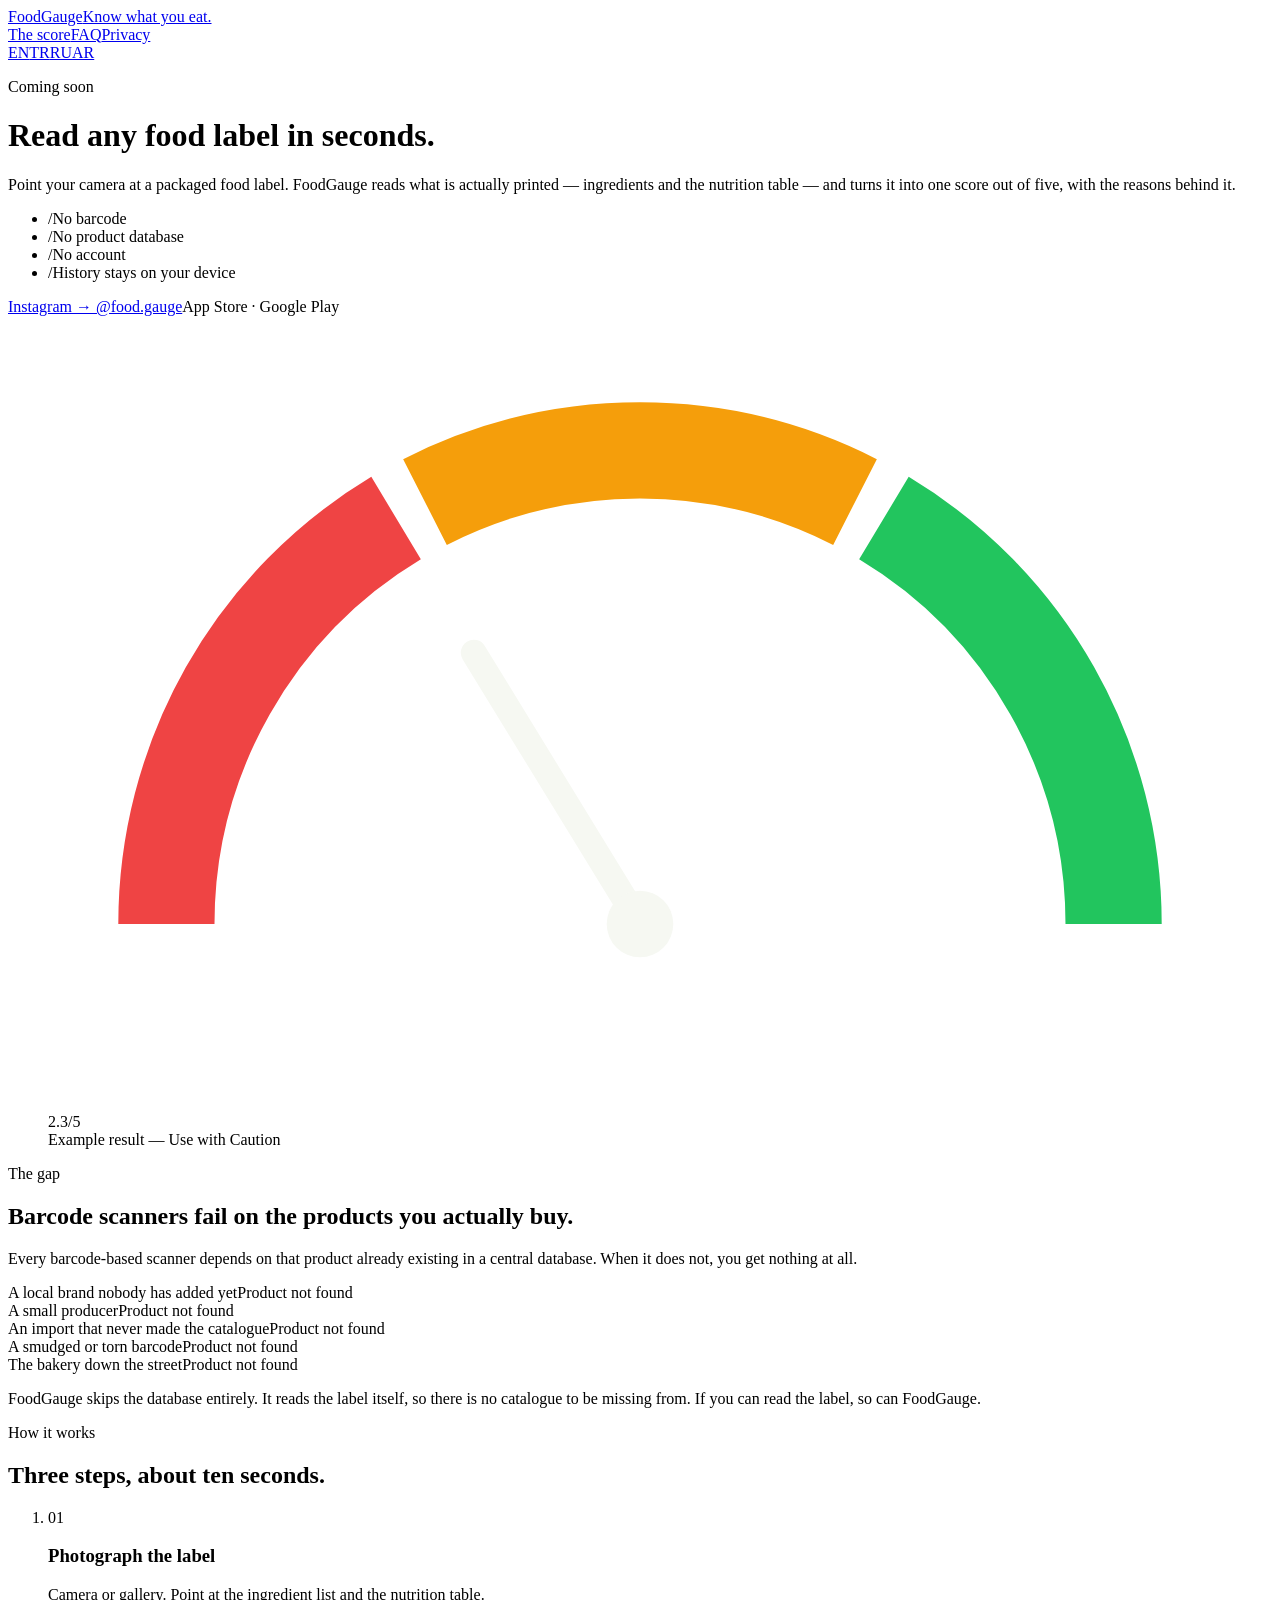
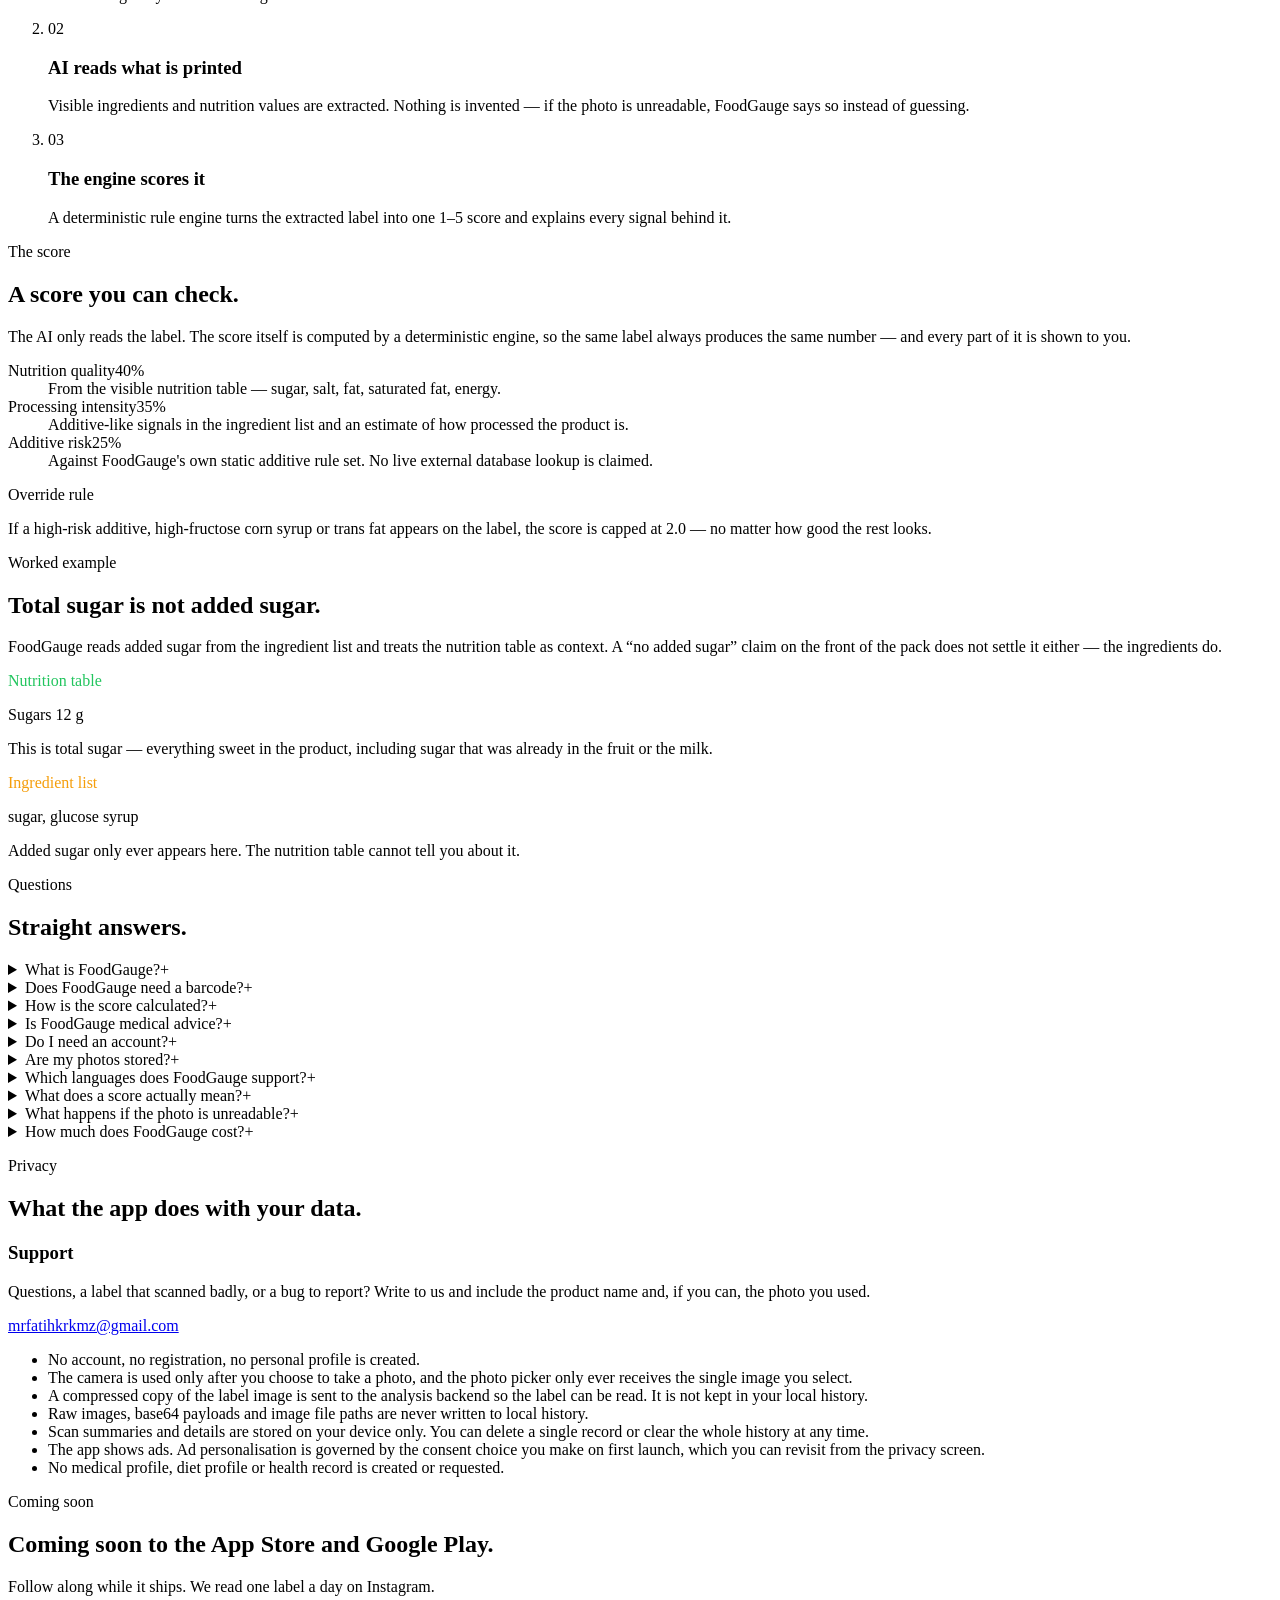
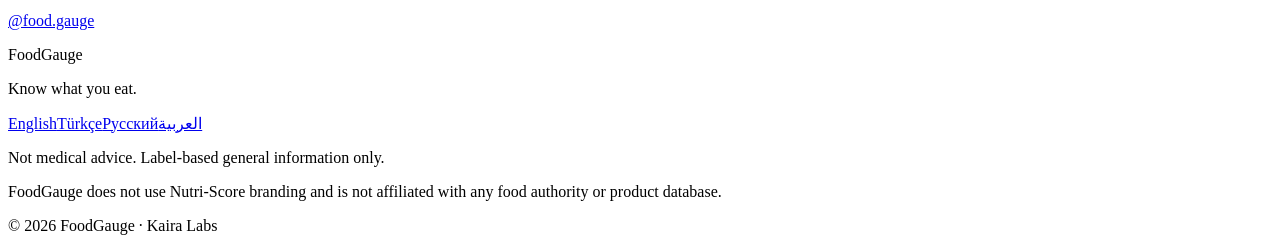
==== index.html @ 07db7fd7 "Add FoodGauge landing page (EN, TR, RU, AR) with SEO and LLM crawler files" ====
<!doctype html>
<html lang="en" dir="ltr">
  <head>
    <meta charset="UTF-8" />
    <meta name="viewport" content="width=device-width, initial-scale=1.0" />
    <link rel="icon" type="image/svg+xml" href="/foodgauge-site/favicon.svg" />
    <link rel="apple-touch-icon" href="/foodgauge-site/icon-512.png" />
    <link rel="preconnect" href="https://fonts.googleapis.com" />
    <link rel="preconnect" href="https://fonts.gstatic.com" crossorigin />
    <link
      href="https://fonts.googleapis.com/css2?family=DM+Mono:wght@400;500&family=DM+Sans:opsz,wght@9..40,400;9..40,500;9..40,700&display=swap"
      rel="stylesheet"
    />
    <title>FoodGauge — AI food label scanner. No barcode needed.</title>
    <meta name="description" content="FoodGauge photographs a packaged food label, reads what is printed on it with AI, and turns it into one 1–5 score with the reasoning shown. No barcode, no product database, no account. Android and iOS." />
    <link rel="canonical" href="https://teach-bot-sys.github.io/foodgauge-site/" />
    <link rel="alternate" hreflang="en" href="https://teach-bot-sys.github.io/foodgauge-site/" />
    <link rel="alternate" hreflang="tr" href="https://teach-bot-sys.github.io/foodgauge-site/tr.html" />
    <link rel="alternate" hreflang="ru" href="https://teach-bot-sys.github.io/foodgauge-site/ru.html" />
    <link rel="alternate" hreflang="ar" href="https://teach-bot-sys.github.io/foodgauge-site/ar.html" />
    <link rel="alternate" hreflang="x-default" href="https://teach-bot-sys.github.io/foodgauge-site/" />
    <meta name="robots" content="index, follow, max-image-preview:large, max-snippet:-1" />
    <meta name="theme-color" content="#0A1C05" />
    <meta name="author" content="Kaira Labs" />
    <meta name="keywords" content="food label scanner, ingredient scanner, food additives, nutrition label reader, packaged food, label reading app, gıda etiketi tarayıcı, içindekiler analizi, katkı maddesi, сканер этикеток, состав продуктов, ماسح ملصقات الأغذية, المكونات" />
    <meta property="og:type" content="website" />
    <meta property="og:site_name" content="FoodGauge" />
    <meta property="og:locale" content="en" />
    <meta property="og:title" content="FoodGauge — AI food label scanner. No barcode needed." />
    <meta property="og:description" content="FoodGauge photographs a packaged food label, reads what is printed on it with AI, and turns it into one 1–5 score with the reasoning shown. No barcode, no product database, no account. Android and iOS." />
    <meta property="og:url" content="https://teach-bot-sys.github.io/foodgauge-site/" />
    <meta property="og:image" content="https://teach-bot-sys.github.io/foodgauge-site/og.png" />
    <meta property="og:image:width" content="1200" />
    <meta property="og:image:height" content="630" />
    <meta name="twitter:card" content="summary_large_image" />
    <meta name="twitter:title" content="FoodGauge — AI food label scanner. No barcode needed." />
    <meta name="twitter:description" content="FoodGauge photographs a packaged food label, reads what is printed on it with AI, and turns it into one 1–5 score with the reasoning shown. No barcode, no product database, no account. Android and iOS." />
    <meta name="twitter:image" content="https://teach-bot-sys.github.io/foodgauge-site/og.png" />
    <script type="application/ld+json">{"@context":"https://schema.org","@type":"SoftwareApplication","name":"FoodGauge","alternateName":"Know what you eat.","applicationCategory":"HealthApplication","applicationSubCategory":"Food label scanner","operatingSystem":"Android, iOS","description":"FoodGauge photographs a packaged food label, reads what is printed on it with AI, and turns it into one 1–5 score with the reasoning shown. No barcode, no product database, no account. Android and iOS.","url":"https://teach-bot-sys.github.io/foodgauge-site/","inLanguage":"en","offers":{"@type":"Offer","price":"0","priceCurrency":"USD"},"featureList":["Reads packaged food labels from a photo","Works without a barcode or product database","Deterministic 1-5 score from nutrition quality, processing intensity and additive risk","Explains every signal behind the score","No account or subscription required","Scan history stays on the device"],"author":{"@type":"Organization","name":"Kaira Labs"},"sameAs":["https://www.instagram.com/food.gauge/"],"disclaimer":"Not medical advice. Label-based general information only."}</script>
    <script type="application/ld+json">{"@context":"https://schema.org","@type":"FAQPage","inLanguage":"en","mainEntity":[{"@type":"Question","name":"What is FoodGauge?","acceptedAnswer":{"@type":"Answer","text":"FoodGauge is a mobile app for Android and iOS that photographs a packaged food label, reads the visible ingredients and nutrition table with AI, and converts them into a single score from 1 to 5 along with the reasoning behind that score."}},{"@type":"Question","name":"Does FoodGauge need a barcode?","acceptedAnswer":{"@type":"Answer","text":"No. FoodGauge does not use barcodes and does not look products up in a central database. It reads the printed label directly from a photo, so it works on local brands, small producers, imports and bakery items that barcode scanners return no result for."}},{"@type":"Question","name":"How is the score calculated?","acceptedAnswer":{"@type":"Answer","text":"The final score is the weighted sum of three signals: nutrition quality at 40 percent, processing intensity at 35 percent and additive risk at 25 percent. If a high-risk additive, high-fructose corn syrup or trans fat is present, the score is capped at 2.0 regardless of the other signals. The calculation is deterministic, so the same label always yields the same score."}},{"@type":"Question","name":"Is FoodGauge medical advice?","acceptedAnswer":{"@type":"Answer","text":"No. FoodGauge is not a medical, diagnostic, treatment, allergy-safety, diet or calorie-counting app. It provides general information based only on what is visible on the food label, and it does not make health claims about any product."}},{"@type":"Question","name":"Do I need an account?","acceptedAnswer":{"@type":"Answer","text":"No. There is no login, no registration and no subscription. The app works immediately after install."}},{"@type":"Question","name":"Are my photos stored?","acceptedAnswer":{"@type":"Answer","text":"No. Raw images, base64 payloads and image file paths are never written to the local scan history. A compressed copy of the label photo is sent for analysis, and the local history keeps only the image-free result summary and detail, which you can delete at any time."}},{"@type":"Question","name":"Which languages does FoodGauge support?","acceptedAnswer":{"@type":"Answer","text":"The app interface and results are available in English and Turkish. Russian and Arabic are planned for the wider release."}},{"@type":"Question","name":"What does a score actually mean?","acceptedAnswer":{"@type":"Answer","text":"Results use four labels: Good Choice, Use with Caution, Weak Choice and Unclear. They describe where a product stands against FoodGauge's own label-based rules. They are not a verdict on whether a food is healthy or safe for any individual."}},{"@type":"Question","name":"What happens if the photo is unreadable?","acceptedAnswer":{"@type":"Answer","text":"FoodGauge does not guess. If the label cannot be read reliably, the result is marked Unclear and you are asked to retake the photo. An unreadable scan is not saved to history."}},{"@type":"Question","name":"How much does FoodGauge cost?","acceptedAnswer":{"@type":"Answer","text":"FoodGauge is free to use and contains no in-app purchases or subscriptions."}}]}</script>
    <script type="application/ld+json">{"@context":"https://schema.org","@type":"WebSite","name":"FoodGauge","url":"https://teach-bot-sys.github.io/foodgauge-site/","inLanguage":["en","tr","ru","ar"],"publisher":{"@type":"Organization","name":"Kaira Labs","sameAs":["https://www.instagram.com/food.gauge/"]}}</script>
    <script type="module" crossorigin src="/foodgauge-site/app.js"></script>
    <link rel="stylesheet" crossorigin href="/foodgauge-site/app.css">
    <script>window.__LANG__="en"</script>
  </head>
  <body>
    <div id="root"><div dir="ltr" class="min-h-screen bg-paper"><header class="relative overflow-hidden bg-ink text-paper"><div aria-hidden="true" class="pointer-events-none absolute inset-0 opacity-[0.16]" style="background-image:linear-gradient(to right, #A8F03D 1px, transparent 1px), linear-gradient(to bottom, #A8F03D 1px, transparent 1px);background-size:72px 72px;mask-image:radial-gradient(120% 80% at 70% 0%, black, transparent 70%);-webkit-mask-image:radial-gradient(120% 80% at 70% 0%, black, transparent 70%)"></div><div class="wrap relative"><div class="flex items-center justify-between py-6"><a href="#top" class="flex items-baseline gap-2.5"><span class="text-[19px] font-bold tracking-tight">FoodGauge</span><span class="hidden font-mono text-[11px] text-lime sm:inline">Know what you eat.</span></a><div class="flex items-center gap-5"><div class="hidden items-center gap-5 font-mono text-[11px] uppercase tracking-[0.14em] text-paper/60 md:flex"><a class="hover:text-paper" href="#score">The score</a><a class="hover:text-paper" href="#faq">FAQ</a><a class="hover:text-paper" href="#privacy">Privacy</a></div><nav aria-label="Language" class="flex items-center gap-1 font-mono text-[11px]"><a href="/foodgauge-site/" hrefLang="en" aria-current="true" class="px-2 py-1 tracking-widest transition-colors bg-lime text-ink">EN</a><a href="/foodgauge-site/tr.html" hrefLang="tr" class="px-2 py-1 tracking-widest transition-colors text-paper/55 hover:text-paper">TR</a><a href="/foodgauge-site/ru.html" hrefLang="ru" class="px-2 py-1 tracking-widest transition-colors text-paper/55 hover:text-paper">RU</a><a href="/foodgauge-site/ar.html" hrefLang="ar" class="px-2 py-1 tracking-widest transition-colors text-paper/55 hover:text-paper">AR</a></nav></div></div><div class="grid grid-cols-1 items-end gap-12 pb-16 pt-10 md:pb-24 md:pt-16 lg:grid-cols-12 lg:gap-8"><div class="lg:col-span-7"><p class="kicker text-lime"><span class="inline-block h-2 w-2" style="background:#A8F03D"></span>Coming soon</p><h1 class="mt-6 text-[clamp(2.5rem,6.2vw,4.6rem)] font-bold leading-[0.95] tracking-tightest">Read any food label in seconds.</h1><p class="mt-7 max-w-[46ch] text-[17px] leading-relaxed text-paper/70">Point your camera at a packaged food label. FoodGauge reads what is actually printed — ingredients and the nutrition table — and turns it into one score out of five, with the reasons behind it.</p><ul class="mt-9 flex flex-wrap gap-x-6 gap-y-2 font-mono text-[12px] text-paper/60"><li class="flex items-center gap-2"><span class="text-lime">/</span>No barcode</li><li class="flex items-center gap-2"><span class="text-lime">/</span>No product database</li><li class="flex items-center gap-2"><span class="text-lime">/</span>No account</li><li class="flex items-center gap-2"><span class="text-lime">/</span>History stays on your device</li></ul><div class="mt-10 flex flex-wrap items-center gap-4"><a href="https://www.instagram.com/food.gauge/" target="_blank" rel="noopener" class="bg-lime px-6 py-3.5 text-[14px] font-bold text-ink transition-transform hover:-translate-y-0.5">Instagram → @food.gauge</a><span class="font-mono text-[12px] text-paper/45">App Store · Google Play</span></div></div><div class="lg:col-span-5"><figure class="border border-paper/15 bg-forest/40 p-8"><div class="flex justify-center"><svg viewBox="0 0 320 210" class="w-full max-w-[340px]" role="img" aria-label="Score 2.3 out of 5"><path d="M 32 160.00000000000003 A 128 128 0 0 1 94.07512641151303 50.28258551012965" stroke="#EF4444" stroke-width="26" fill="none" stroke-linecap="butt"></path><path d="M 101.88921603333799 45.95116490388892 A 128 128 0 0 1 218.11078396666198 45.951164903888895" stroke="#F59E0B" stroke-width="26" fill="none" stroke-linecap="butt"></path><path d="M 225.92487358848695 50.28258551012962 A 128 128 0 0 1 288 159.99999999999997" stroke="#22C55E" stroke-width="26" fill="none" stroke-linecap="butt"></path><line x1="160" y1="160" x2="115.06512343442841" y2="86.67294586554806" stroke="#F6F8F2" stroke-width="7" stroke-linecap="round"></line><circle cx="160" cy="160" r="9" fill="#F6F8F2"></circle></svg></div><div class="-mt-8 text-center"><div class="font-mono text-[44px] font-medium leading-none tracking-tight text-paper">2.3<span class="text-paper/40">/5</span></div></div><figcaption class="mt-7 border-t border-paper/12 pt-4 text-center font-mono text-[11px] uppercase tracking-[0.16em] text-rag-amber">Example result — Use with Caution</figcaption></figure></div></div></div></header><main id="top"><section class="border-b border-ink/10 bg-paper py-20 md:py-28"><div class="wrap grid grid-cols-1 gap-12 lg:grid-cols-12"><div class="lg:col-span-5"><p class="kicker text-ink/50"><span class="inline-block h-2 w-2" style="background:#EF4444"></span>The gap</p><h2 class="mt-5 text-[clamp(1.75rem,3.4vw,2.6rem)] font-bold leading-[1.06] tracking-tight">Barcode scanners fail on the products you actually buy.</h2><p class="mt-6 max-w-[42ch] text-[16px] leading-relaxed text-ink/65">Every barcode-based scanner depends on that product already existing in a central database. When it does not, you get nothing at all.</p></div><div class="lg:col-span-7"><div class="border border-ink/12 bg-white"><div class="flex items-center justify-between gap-6 border-b border-ink/8 px-5 py-4 last:border-0"><span class="text-[15px] text-ink/80">A local brand nobody has added yet</span><span class="flex shrink-0 items-center gap-2 font-mono text-[11px] uppercase tracking-wider text-rag-red"><span class="h-1.5 w-1.5 rounded-full bg-rag-red"></span>Product not found</span></div><div class="flex items-center justify-between gap-6 border-b border-ink/8 px-5 py-4 last:border-0"><span class="text-[15px] text-ink/80">A small producer</span><span class="flex shrink-0 items-center gap-2 font-mono text-[11px] uppercase tracking-wider text-rag-red"><span class="h-1.5 w-1.5 rounded-full bg-rag-red"></span>Product not found</span></div><div class="flex items-center justify-between gap-6 border-b border-ink/8 px-5 py-4 last:border-0"><span class="text-[15px] text-ink/80">An import that never made the catalogue</span><span class="flex shrink-0 items-center gap-2 font-mono text-[11px] uppercase tracking-wider text-rag-red"><span class="h-1.5 w-1.5 rounded-full bg-rag-red"></span>Product not found</span></div><div class="flex items-center justify-between gap-6 border-b border-ink/8 px-5 py-4 last:border-0"><span class="text-[15px] text-ink/80">A smudged or torn barcode</span><span class="flex shrink-0 items-center gap-2 font-mono text-[11px] uppercase tracking-wider text-rag-red"><span class="h-1.5 w-1.5 rounded-full bg-rag-red"></span>Product not found</span></div><div class="flex items-center justify-between gap-6 border-b border-ink/8 px-5 py-4 last:border-0"><span class="text-[15px] text-ink/80">The bakery down the street</span><span class="flex shrink-0 items-center gap-2 font-mono text-[11px] uppercase tracking-wider text-rag-red"><span class="h-1.5 w-1.5 rounded-full bg-rag-red"></span>Product not found</span></div></div><p class="mt-6 border-s-2 border-lime ps-5 text-[16px] font-medium leading-relaxed">FoodGauge skips the database entirely. It reads the label itself, so there is no catalogue to be missing from. If you can read the label, so can FoodGauge.</p></div></div></section><section class="border-b border-ink/10 bg-white py-20 md:py-28"><div class="wrap"><p class="kicker text-ink/50"><span class="inline-block h-2 w-2" style="background:#1B5E0F"></span>How it works</p><h2 class="mt-5 max-w-[18ch] text-[clamp(1.75rem,3.4vw,2.6rem)] font-bold leading-[1.06] tracking-tight">Three steps, about ten seconds.</h2><ol class="mt-14 grid grid-cols-1 gap-px border border-ink/12 bg-ink/12 md:grid-cols-3"><li class="bg-white p-7"><span class="font-mono text-[13px] text-lime [text-shadow:0_0_0_#1B5E0F]"><span class="text-brand">01</span></span><h3 class="mt-4 text-[19px] font-bold leading-snug">Photograph the label</h3><p class="mt-3 text-[15px] leading-relaxed text-ink/60">Camera or gallery. Point at the ingredient list and the nutrition table.</p></li><li class="bg-white p-7"><span class="font-mono text-[13px] text-lime [text-shadow:0_0_0_#1B5E0F]"><span class="text-brand">02</span></span><h3 class="mt-4 text-[19px] font-bold leading-snug">AI reads what is printed</h3><p class="mt-3 text-[15px] leading-relaxed text-ink/60">Visible ingredients and nutrition values are extracted. Nothing is invented — if the photo is unreadable, FoodGauge says so instead of guessing.</p></li><li class="bg-white p-7"><span class="font-mono text-[13px] text-lime [text-shadow:0_0_0_#1B5E0F]"><span class="text-brand">03</span></span><h3 class="mt-4 text-[19px] font-bold leading-snug">The engine scores it</h3><p class="mt-3 text-[15px] leading-relaxed text-ink/60">A deterministic rule engine turns the extracted label into one 1–5 score and explains every signal behind it.</p></li></ol></div></section><section id="score" class="border-b border-ink/10 bg-ink py-20 text-paper md:py-28"><div class="wrap"><div class="grid grid-cols-1 gap-12 lg:grid-cols-12"><div class="lg:col-span-5"><p class="kicker text-lime"><span class="inline-block h-2 w-2" style="background:#A8F03D"></span>The score</p><h2 class="mt-5 text-[clamp(1.75rem,3.4vw,2.6rem)] font-bold leading-[1.06] tracking-tight">A score you can check.</h2><p class="mt-6 max-w-[42ch] text-[16px] leading-relaxed text-paper/65">The AI only reads the label. The score itself is computed by a deterministic engine, so the same label always produces the same number — and every part of it is shown to you.</p></div><div class="lg:col-span-7"><div class="flex h-3 w-full overflow-hidden" role="presentation"><div style="width:40%;background:#22C55E"></div><div style="width:35%;background:#F59E0B"></div><div style="width:25%;background:#EF4444"></div></div><dl class="mt-8"><div class="grid grid-cols-[auto_1fr] gap-x-5 border-t border-paper/12 py-5"><dt class="col-span-2 flex items-baseline justify-between gap-4"><span class="flex items-center gap-3 text-[17px] font-bold"><span class="h-2.5 w-2.5 shrink-0" style="background:#22C55E"></span>Nutrition quality</span><span class="font-mono text-[22px] leading-none">40%</span></dt><dd class="col-span-2 mt-2 max-w-[52ch] text-[14px] leading-relaxed text-paper/55 ms-[22px]">From the visible nutrition table — sugar, salt, fat, saturated fat, energy.</dd></div><div class="grid grid-cols-[auto_1fr] gap-x-5 border-t border-paper/12 py-5"><dt class="col-span-2 flex items-baseline justify-between gap-4"><span class="flex items-center gap-3 text-[17px] font-bold"><span class="h-2.5 w-2.5 shrink-0" style="background:#F59E0B"></span>Processing intensity</span><span class="font-mono text-[22px] leading-none">35%</span></dt><dd class="col-span-2 mt-2 max-w-[52ch] text-[14px] leading-relaxed text-paper/55 ms-[22px]">Additive-like signals in the ingredient list and an estimate of how processed the product is.</dd></div><div class="grid grid-cols-[auto_1fr] gap-x-5 border-t border-paper/12 py-5"><dt class="col-span-2 flex items-baseline justify-between gap-4"><span class="flex items-center gap-3 text-[17px] font-bold"><span class="h-2.5 w-2.5 shrink-0" style="background:#EF4444"></span>Additive risk</span><span class="font-mono text-[22px] leading-none">25%</span></dt><dd class="col-span-2 mt-2 max-w-[52ch] text-[14px] leading-relaxed text-paper/55 ms-[22px]">Against FoodGauge&#x27;s own static additive rule set. No live external database lookup is claimed.</dd></div></dl><div class="mt-6 border border-rag-red/45 bg-rag-red/[0.07] p-5"><p class="kicker text-rag-red"><span class="inline-block h-2 w-2 bg-rag-red"></span>Override rule</p><p class="mt-3 text-[15px] leading-relaxed text-paper/80">If a high-risk additive, high-fructose corn syrup or trans fat appears on the label, the score is capped at 2.0 — no matter how good the rest looks.</p></div></div></div></div></section><section class="border-b border-ink/10 bg-paper py-20 md:py-28"><div class="wrap grid grid-cols-1 gap-12 lg:grid-cols-12"><div class="lg:col-span-5"><p class="kicker text-ink/50"><span class="inline-block h-2 w-2" style="background:#F59E0B"></span>Worked example</p><h2 class="mt-5 text-[clamp(1.75rem,3.4vw,2.6rem)] font-bold leading-[1.06] tracking-tight">Total sugar is not added sugar.</h2><p class="mt-6 max-w-[42ch] text-[16px] leading-relaxed text-ink/65">FoodGauge reads added sugar from the ingredient list and treats the nutrition table as context. A “no added sugar” claim on the front of the pack does not settle it either — the ingredients do.</p></div><div class="lg:col-span-7 space-y-4"><div class="relative border border-ink/12 bg-white p-6"><span class="absolute inset-y-5 w-1" style="background:#22C55E;left:0"></span><p class="kicker" style="color:#22C55E"><span class="inline-block h-2 w-2" style="background:#22C55E"></span>Nutrition table</p><p class="mt-3 font-mono text-[26px] leading-tight">Sugars 12 g</p><p class="mt-3 max-w-[52ch] text-[15px] leading-relaxed text-ink/60">This is total sugar — everything sweet in the product, including sugar that was already in the fruit or the milk.</p></div><div class="relative border border-ink/12 bg-white p-6"><span class="absolute inset-y-5 w-1" style="background:#F59E0B;left:0"></span><p class="kicker" style="color:#F59E0B"><span class="inline-block h-2 w-2" style="background:#F59E0B"></span>Ingredient list</p><p class="mt-3 font-mono text-[26px] leading-tight">sugar, glucose syrup</p><p class="mt-3 max-w-[52ch] text-[15px] leading-relaxed text-ink/60">Added sugar only ever appears here. The nutrition table cannot tell you about it.</p></div></div></div></section><section id="faq" class="border-b border-ink/10 bg-white py-20 md:py-28"><div class="wrap grid grid-cols-1 gap-12 lg:grid-cols-12"><div class="lg:col-span-4"><p class="kicker text-ink/50"><span class="inline-block h-2 w-2" style="background:#1B5E0F"></span>Questions</p><h2 class="mt-5 text-[clamp(1.75rem,3.4vw,2.6rem)] font-bold leading-[1.06] tracking-tight">Straight answers.</h2></div><div class="lg:col-span-8"><details class="group border-t border-ink/12 py-5 last:border-b"><summary class="flex cursor-pointer list-none items-start justify-between gap-6 text-[17px] font-bold leading-snug marker:content-[&#x27;&#x27;]"><span>What is FoodGauge?</span><span class="mt-1 shrink-0 font-mono text-[18px] leading-none text-brand transition-transform group-open:rotate-45">+</span></summary><p class="mt-4 max-w-[62ch] text-[15px] leading-relaxed text-ink/65">FoodGauge is a mobile app for Android and iOS that photographs a packaged food label, reads the visible ingredients and nutrition table with AI, and converts them into a single score from 1 to 5 along with the reasoning behind that score.</p></details><details class="group border-t border-ink/12 py-5 last:border-b"><summary class="flex cursor-pointer list-none items-start justify-between gap-6 text-[17px] font-bold leading-snug marker:content-[&#x27;&#x27;]"><span>Does FoodGauge need a barcode?</span><span class="mt-1 shrink-0 font-mono text-[18px] leading-none text-brand transition-transform group-open:rotate-45">+</span></summary><p class="mt-4 max-w-[62ch] text-[15px] leading-relaxed text-ink/65">No. FoodGauge does not use barcodes and does not look products up in a central database. It reads the printed label directly from a photo, so it works on local brands, small producers, imports and bakery items that barcode scanners return no result for.</p></details><details class="group border-t border-ink/12 py-5 last:border-b"><summary class="flex cursor-pointer list-none items-start justify-between gap-6 text-[17px] font-bold leading-snug marker:content-[&#x27;&#x27;]"><span>How is the score calculated?</span><span class="mt-1 shrink-0 font-mono text-[18px] leading-none text-brand transition-transform group-open:rotate-45">+</span></summary><p class="mt-4 max-w-[62ch] text-[15px] leading-relaxed text-ink/65">The final score is the weighted sum of three signals: nutrition quality at 40 percent, processing intensity at 35 percent and additive risk at 25 percent. If a high-risk additive, high-fructose corn syrup or trans fat is present, the score is capped at 2.0 regardless of the other signals. The calculation is deterministic, so the same label always yields the same score.</p></details><details class="group border-t border-ink/12 py-5 last:border-b"><summary class="flex cursor-pointer list-none items-start justify-between gap-6 text-[17px] font-bold leading-snug marker:content-[&#x27;&#x27;]"><span>Is FoodGauge medical advice?</span><span class="mt-1 shrink-0 font-mono text-[18px] leading-none text-brand transition-transform group-open:rotate-45">+</span></summary><p class="mt-4 max-w-[62ch] text-[15px] leading-relaxed text-ink/65">No. FoodGauge is not a medical, diagnostic, treatment, allergy-safety, diet or calorie-counting app. It provides general information based only on what is visible on the food label, and it does not make health claims about any product.</p></details><details class="group border-t border-ink/12 py-5 last:border-b"><summary class="flex cursor-pointer list-none items-start justify-between gap-6 text-[17px] font-bold leading-snug marker:content-[&#x27;&#x27;]"><span>Do I need an account?</span><span class="mt-1 shrink-0 font-mono text-[18px] leading-none text-brand transition-transform group-open:rotate-45">+</span></summary><p class="mt-4 max-w-[62ch] text-[15px] leading-relaxed text-ink/65">No. There is no login, no registration and no subscription. The app works immediately after install.</p></details><details class="group border-t border-ink/12 py-5 last:border-b"><summary class="flex cursor-pointer list-none items-start justify-between gap-6 text-[17px] font-bold leading-snug marker:content-[&#x27;&#x27;]"><span>Are my photos stored?</span><span class="mt-1 shrink-0 font-mono text-[18px] leading-none text-brand transition-transform group-open:rotate-45">+</span></summary><p class="mt-4 max-w-[62ch] text-[15px] leading-relaxed text-ink/65">No. Raw images, base64 payloads and image file paths are never written to the local scan history. A compressed copy of the label photo is sent for analysis, and the local history keeps only the image-free result summary and detail, which you can delete at any time.</p></details><details class="group border-t border-ink/12 py-5 last:border-b"><summary class="flex cursor-pointer list-none items-start justify-between gap-6 text-[17px] font-bold leading-snug marker:content-[&#x27;&#x27;]"><span>Which languages does FoodGauge support?</span><span class="mt-1 shrink-0 font-mono text-[18px] leading-none text-brand transition-transform group-open:rotate-45">+</span></summary><p class="mt-4 max-w-[62ch] text-[15px] leading-relaxed text-ink/65">The app interface and results are available in English and Turkish. Russian and Arabic are planned for the wider release.</p></details><details class="group border-t border-ink/12 py-5 last:border-b"><summary class="flex cursor-pointer list-none items-start justify-between gap-6 text-[17px] font-bold leading-snug marker:content-[&#x27;&#x27;]"><span>What does a score actually mean?</span><span class="mt-1 shrink-0 font-mono text-[18px] leading-none text-brand transition-transform group-open:rotate-45">+</span></summary><p class="mt-4 max-w-[62ch] text-[15px] leading-relaxed text-ink/65">Results use four labels: Good Choice, Use with Caution, Weak Choice and Unclear. They describe where a product stands against FoodGauge&#x27;s own label-based rules. They are not a verdict on whether a food is healthy or safe for any individual.</p></details><details class="group border-t border-ink/12 py-5 last:border-b"><summary class="flex cursor-pointer list-none items-start justify-between gap-6 text-[17px] font-bold leading-snug marker:content-[&#x27;&#x27;]"><span>What happens if the photo is unreadable?</span><span class="mt-1 shrink-0 font-mono text-[18px] leading-none text-brand transition-transform group-open:rotate-45">+</span></summary><p class="mt-4 max-w-[62ch] text-[15px] leading-relaxed text-ink/65">FoodGauge does not guess. If the label cannot be read reliably, the result is marked Unclear and you are asked to retake the photo. An unreadable scan is not saved to history.</p></details><details class="group border-t border-ink/12 py-5 last:border-b"><summary class="flex cursor-pointer list-none items-start justify-between gap-6 text-[17px] font-bold leading-snug marker:content-[&#x27;&#x27;]"><span>How much does FoodGauge cost?</span><span class="mt-1 shrink-0 font-mono text-[18px] leading-none text-brand transition-transform group-open:rotate-45">+</span></summary><p class="mt-4 max-w-[62ch] text-[15px] leading-relaxed text-ink/65">FoodGauge is free to use and contains no in-app purchases or subscriptions.</p></details></div></div></section><section id="privacy" class="border-b border-ink/10 bg-paper py-20 md:py-28"><div class="wrap grid grid-cols-1 gap-12 lg:grid-cols-12"><div class="lg:col-span-5"><p class="kicker text-ink/50"><span class="inline-block h-2 w-2" style="background:#1B5E0F"></span>Privacy</p><h2 class="mt-5 text-[clamp(1.75rem,3.4vw,2.6rem)] font-bold leading-[1.06] tracking-tight">What the app does with your data.</h2><div class="mt-10 border border-ink/12 bg-white p-6"><h3 class="text-[17px] font-bold">Support</h3><p class="mt-3 text-[15px] leading-relaxed text-ink/65">Questions, a label that scanned badly, or a bug to report? Write to us and include the product name and, if you can, the photo you used.</p><a href="mailto:mrfatihkrkmz@gmail.com" class="mt-4 inline-block border-b-2 border-lime pb-0.5 font-mono text-[13px] hover:bg-lime/30">mrfatihkrkmz@gmail.com</a></div></div><ul class="lg:col-span-7"><li class="flex gap-4 border-t border-ink/12 py-4 first:border-t-0 first:pt-0"><span class="mt-2 h-1.5 w-1.5 shrink-0 bg-brand"></span><span class="text-[15px] leading-relaxed text-ink/75">No account, no registration, no personal profile is created.</span></li><li class="flex gap-4 border-t border-ink/12 py-4 first:border-t-0 first:pt-0"><span class="mt-2 h-1.5 w-1.5 shrink-0 bg-brand"></span><span class="text-[15px] leading-relaxed text-ink/75">The camera is used only after you choose to take a photo, and the photo picker only ever receives the single image you select.</span></li><li class="flex gap-4 border-t border-ink/12 py-4 first:border-t-0 first:pt-0"><span class="mt-2 h-1.5 w-1.5 shrink-0 bg-brand"></span><span class="text-[15px] leading-relaxed text-ink/75">A compressed copy of the label image is sent to the analysis backend so the label can be read. It is not kept in your local history.</span></li><li class="flex gap-4 border-t border-ink/12 py-4 first:border-t-0 first:pt-0"><span class="mt-2 h-1.5 w-1.5 shrink-0 bg-brand"></span><span class="text-[15px] leading-relaxed text-ink/75">Raw images, base64 payloads and image file paths are never written to local history.</span></li><li class="flex gap-4 border-t border-ink/12 py-4 first:border-t-0 first:pt-0"><span class="mt-2 h-1.5 w-1.5 shrink-0 bg-brand"></span><span class="text-[15px] leading-relaxed text-ink/75">Scan summaries and details are stored on your device only. You can delete a single record or clear the whole history at any time.</span></li><li class="flex gap-4 border-t border-ink/12 py-4 first:border-t-0 first:pt-0"><span class="mt-2 h-1.5 w-1.5 shrink-0 bg-brand"></span><span class="text-[15px] leading-relaxed text-ink/75">The app shows ads. Ad personalisation is governed by the consent choice you make on first launch, which you can revisit from the privacy screen.</span></li><li class="flex gap-4 border-t border-ink/12 py-4 first:border-t-0 first:pt-0"><span class="mt-2 h-1.5 w-1.5 shrink-0 bg-brand"></span><span class="text-[15px] leading-relaxed text-ink/75">No medical profile, diet profile or health record is created or requested.</span></li></ul></div></section><section class="bg-brand py-20 text-paper md:py-24"><div class="wrap flex flex-col items-start justify-between gap-8 md:flex-row md:items-end"><div><p class="kicker text-lime"><span class="inline-block h-2 w-2" style="background:#A8F03D"></span>Coming soon</p><h2 class="mt-5 max-w-[20ch] text-[clamp(1.6rem,3vw,2.3rem)] font-bold leading-[1.08] tracking-tight">Coming soon to the App Store and Google Play.</h2><p class="mt-4 max-w-[46ch] text-[16px] text-paper/70">Follow along while it ships. We read one label a day on Instagram.</p></div><a href="https://www.instagram.com/food.gauge/" target="_blank" rel="noopener" class="shrink-0 bg-lime px-7 py-4 text-[14px] font-bold text-ink transition-transform hover:-translate-y-0.5">@food.gauge</a></div></section></main><footer class="bg-ink py-14 text-paper/45"><div class="wrap"><div class="flex flex-col gap-8 md:flex-row md:items-start md:justify-between"><div><p class="text-[17px] font-bold text-paper">FoodGauge</p><p class="mt-1 font-mono text-[12px] text-lime">Know what you eat.</p></div><div class="flex flex-wrap gap-x-8 gap-y-2 font-mono text-[12px]"><a href="/foodgauge-site/" hrefLang="en" class="hover:text-paper">English</a><a href="/foodgauge-site/tr.html" hrefLang="tr" class="hover:text-paper">Türkçe</a><a href="/foodgauge-site/ru.html" hrefLang="ru" class="hover:text-paper">Русский</a><a href="/foodgauge-site/ar.html" hrefLang="ar" class="hover:text-paper">العربية</a></div></div><div class="mt-10 border-t border-paper/12 pt-6 text-[13px] leading-relaxed"><p class="text-paper/60">Not medical advice. Label-based general information only.</p><p class="mt-2 max-w-[70ch]">FoodGauge does not use Nutri-Score branding and is not affiliated with any food authority or product database.</p><p class="mt-4 font-mono text-[11px] text-paper/30">© 2026 FoodGauge · Kaira Labs</p></div></div></footer></div></div>
  </body>
</html>
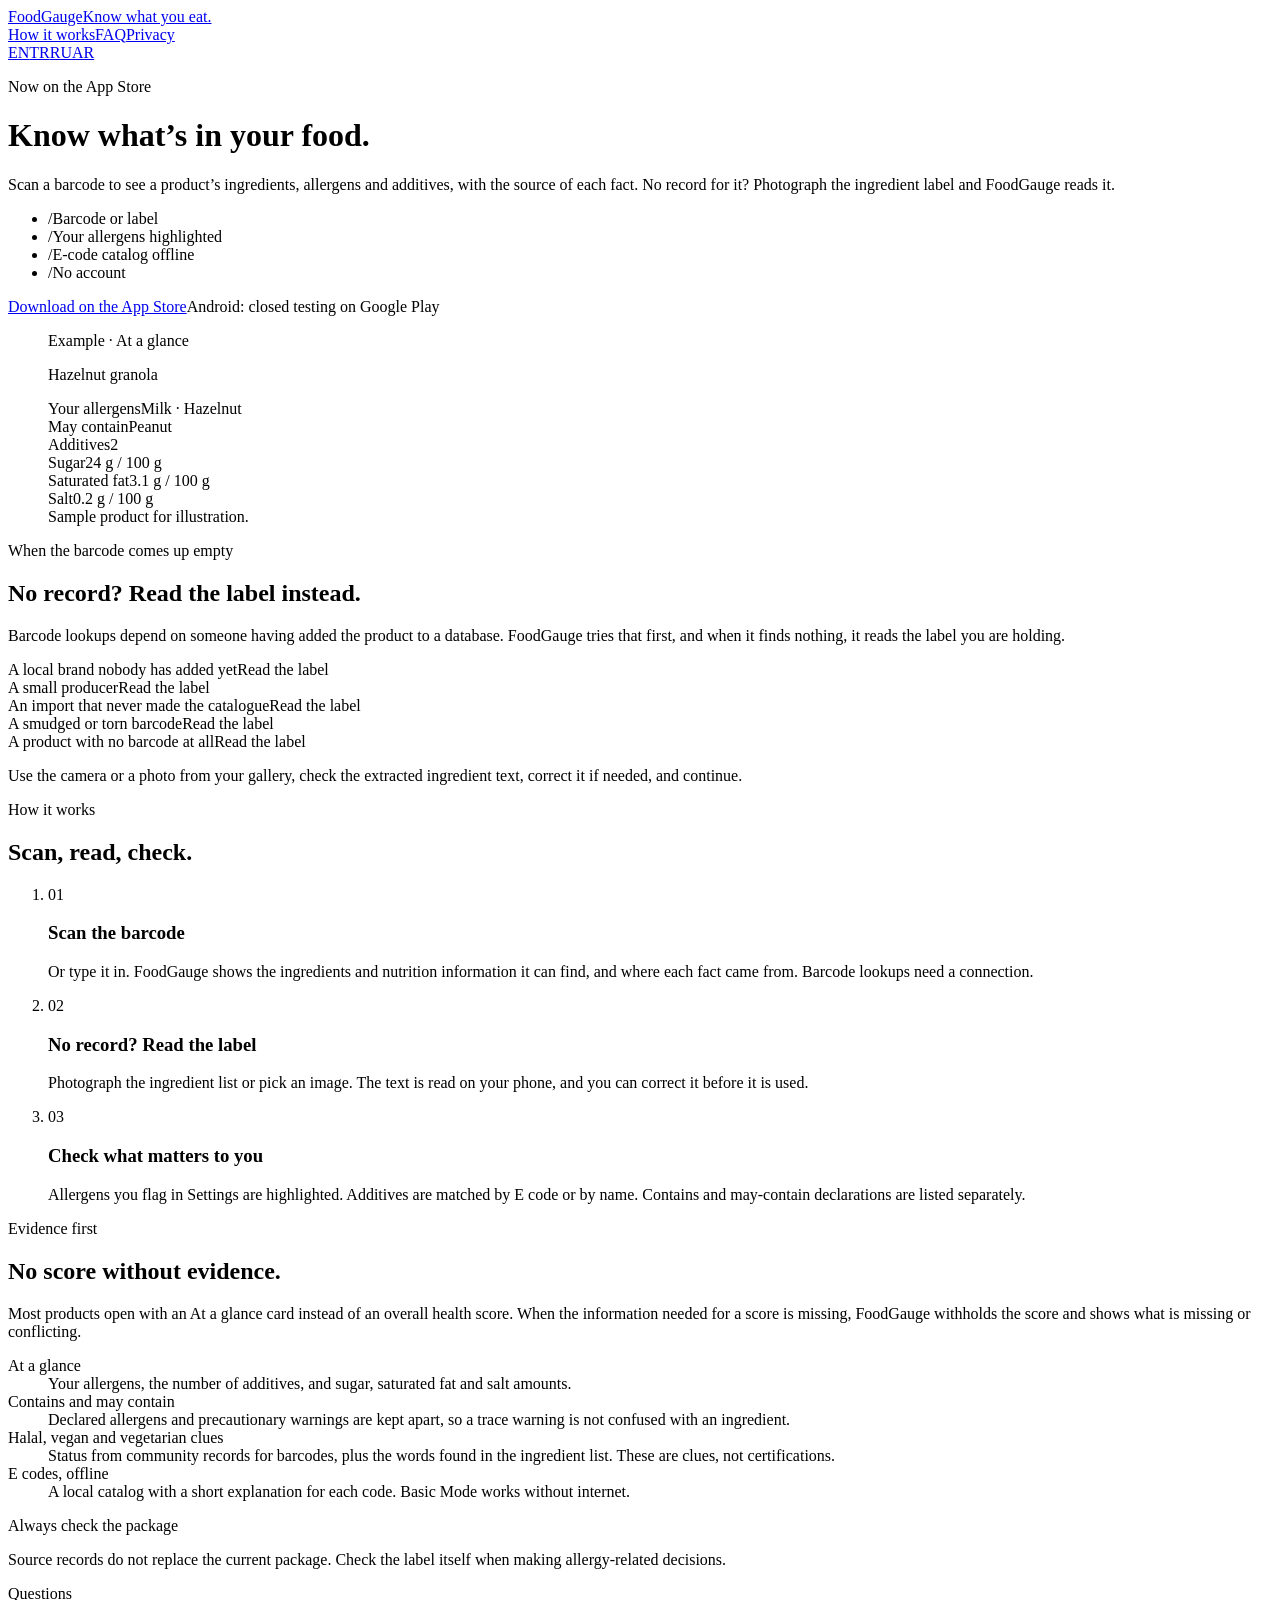
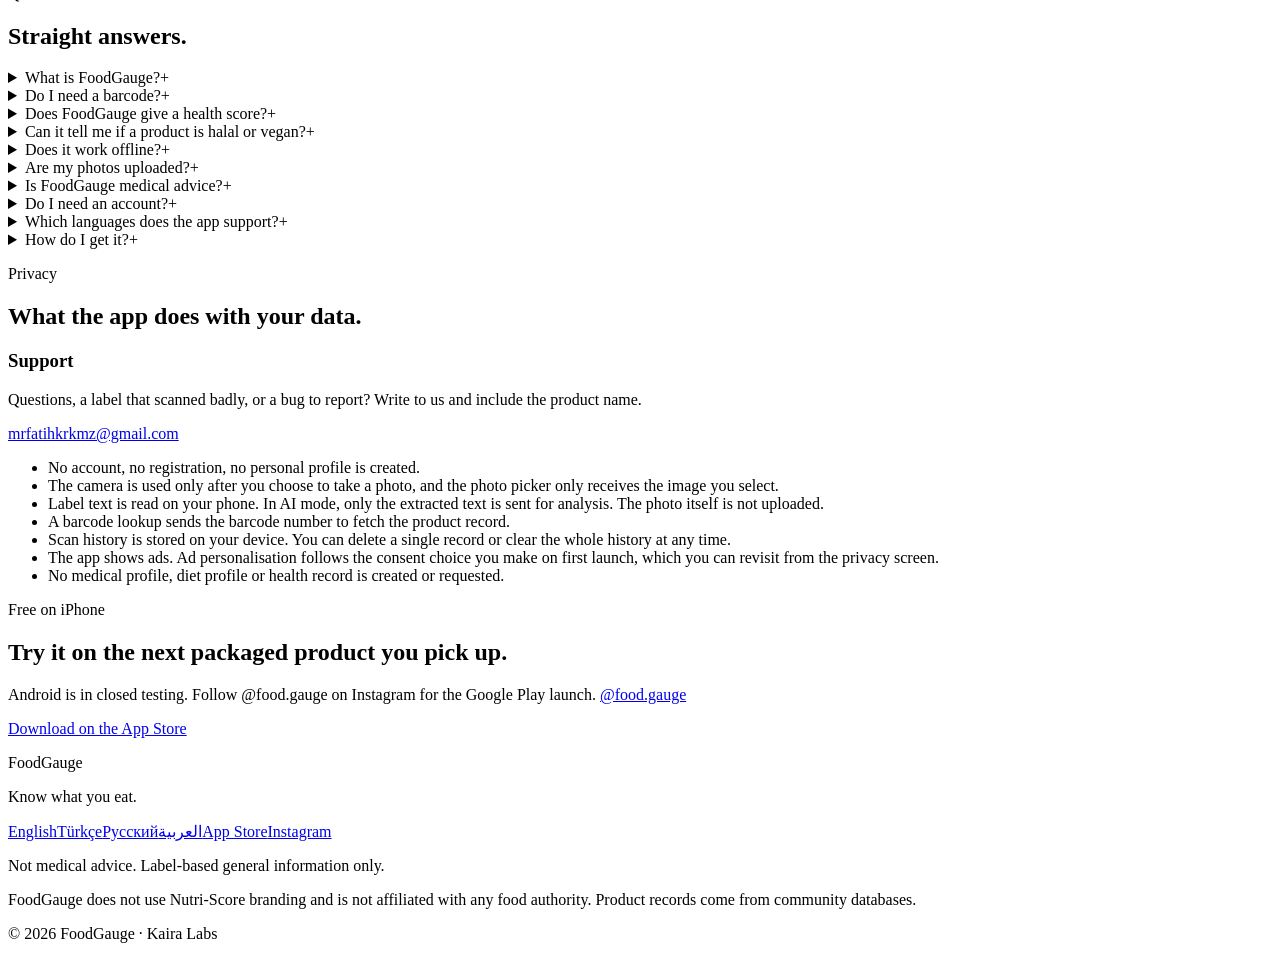
==== commit 200f5628: "Match site to live iOS app: barcode + label flow, App Store link, evidence-first results - Replace '" ====
--- a/index.html
+++ b/index.html
@@ -7,12 +7,9 @@
     <link rel="apple-touch-icon" href="/foodgauge-site/icon-512.png" />
     <link rel="preconnect" href="https://fonts.googleapis.com" />
     <link rel="preconnect" href="https://fonts.gstatic.com" crossorigin />
-    <link
-      href="https://fonts.googleapis.com/css2?family=DM+Mono:wght@400;500&family=DM+Sans:opsz,wght@9..40,400;9..40,500;9..40,700&display=swap"
-      rel="stylesheet"
-    />
-    <title>FoodGauge — AI food label scanner. No barcode needed.</title>
-    <meta name="description" content="FoodGauge photographs a packaged food label, reads what is printed on it with AI, and turns it into one 1–5 score with the reasoning shown. No barcode, no product database, no account. Android and iOS." />
+    <link href="https://fonts.googleapis.com/css2?family=DM+Mono:wght@400;500&family=DM+Sans:opsz,wght@9..40,400;9..40,500;9..40,700&display=swap" rel="stylesheet" />
+    <title>FoodGauge: Food Label Scanner for Allergens, Additives &amp; E Codes</title>
+    <meta name="description" content="Scan a barcode or photograph a food label to check ingredients, allergens, additives and E codes, with the source of each fact. Free on iPhone. No account." />
     <link rel="canonical" href="https://teach-bot-sys.github.io/foodgauge-site/" />
     <link rel="alternate" hreflang="en" href="https://teach-bot-sys.github.io/foodgauge-site/" />
     <link rel="alternate" hreflang="tr" href="https://teach-bot-sys.github.io/foodgauge-site/tr.html" />
@@ -22,28 +19,27 @@
     <meta name="robots" content="index, follow, max-image-preview:large, max-snippet:-1" />
     <meta name="theme-color" content="#0A1C05" />
     <meta name="author" content="Kaira Labs" />
-    <meta name="keywords" content="food label scanner, ingredient scanner, food additives, nutrition label reader, packaged food, label reading app, gıda etiketi tarayıcı, içindekiler analizi, katkı maddesi, сканер этикеток, состав продуктов, ماسح ملصقات الأغذية, المكونات" />
+    <meta name="keywords" content="food label scanner, barcode scanner food, ingredient scanner, allergen scanner, food additives, E numbers, E codes, halal scanner, vegan scanner, nutrition label reader" />
+    <meta name="apple-itunes-app" content="app-id=6802302665" />
     <meta property="og:type" content="website" />
     <meta property="og:site_name" content="FoodGauge" />
-    <meta property="og:locale" content="en" />
-    <meta property="og:title" content="FoodGauge — AI food label scanner. No barcode needed." />
-    <meta property="og:description" content="FoodGauge photographs a packaged food label, reads what is printed on it with AI, and turns it into one 1–5 score with the reasoning shown. No barcode, no product database, no account. Android and iOS." />
+    <meta property="og:locale" content="en_US" />
+    <meta property="og:title" content="FoodGauge: Food Label Scanner for Allergens, Additives &amp; E Codes" />
+    <meta property="og:description" content="Scan a barcode or photograph a food label to check ingredients, allergens, additives and E codes, with the source of each fact. Free on iPhone. No account." />
     <meta property="og:url" content="https://teach-bot-sys.github.io/foodgauge-site/" />
     <meta property="og:image" content="https://teach-bot-sys.github.io/foodgauge-site/og.png" />
     <meta property="og:image:width" content="1200" />
     <meta property="og:image:height" content="630" />
     <meta name="twitter:card" content="summary_large_image" />
-    <meta name="twitter:title" content="FoodGauge — AI food label scanner. No barcode needed." />
-    <meta name="twitter:description" content="FoodGauge photographs a packaged food label, reads what is printed on it with AI, and turns it into one 1–5 score with the reasoning shown. No barcode, no product database, no account. Android and iOS." />
+    <meta name="twitter:title" content="FoodGauge: Food Label Scanner for Allergens, Additives &amp; E Codes" />
+    <meta name="twitter:description" content="Scan a barcode or photograph a food label to check ingredients, allergens, additives and E codes, with the source of each fact. Free on iPhone. No account." />
     <meta name="twitter:image" content="https://teach-bot-sys.github.io/foodgauge-site/og.png" />
-    <script type="application/ld+json">{"@context":"https://schema.org","@type":"SoftwareApplication","name":"FoodGauge","alternateName":"Know what you eat.","applicationCategory":"HealthApplication","applicationSubCategory":"Food label scanner","operatingSystem":"Android, iOS","description":"FoodGauge photographs a packaged food label, reads what is printed on it with AI, and turns it into one 1–5 score with the reasoning shown. No barcode, no product database, no account. Android and iOS.","url":"https://teach-bot-sys.github.io/foodgauge-site/","inLanguage":"en","offers":{"@type":"Offer","price":"0","priceCurrency":"USD"},"featureList":["Reads packaged food labels from a photo","Works without a barcode or product database","Deterministic 1-5 score from nutrition quality, processing intensity and additive risk","Explains every signal behind the score","No account or subscription required","Scan history stays on the device"],"author":{"@type":"Organization","name":"Kaira Labs"},"sameAs":["https://www.instagram.com/food.gauge/"],"disclaimer":"Not medical advice. Label-based general information only."}</script>
-    <script type="application/ld+json">{"@context":"https://schema.org","@type":"FAQPage","inLanguage":"en","mainEntity":[{"@type":"Question","name":"What is FoodGauge?","acceptedAnswer":{"@type":"Answer","text":"FoodGauge is a mobile app for Android and iOS that photographs a packaged food label, reads the visible ingredients and nutrition table with AI, and converts them into a single score from 1 to 5 along with the reasoning behind that score."}},{"@type":"Question","name":"Does FoodGauge need a barcode?","acceptedAnswer":{"@type":"Answer","text":"No. FoodGauge does not use barcodes and does not look products up in a central database. It reads the printed label directly from a photo, so it works on local brands, small producers, imports and bakery items that barcode scanners return no result for."}},{"@type":"Question","name":"How is the score calculated?","acceptedAnswer":{"@type":"Answer","text":"The final score is the weighted sum of three signals: nutrition quality at 40 percent, processing intensity at 35 percent and additive risk at 25 percent. If a high-risk additive, high-fructose corn syrup or trans fat is present, the score is capped at 2.0 regardless of the other signals. The calculation is deterministic, so the same label always yields the same score."}},{"@type":"Question","name":"Is FoodGauge medical advice?","acceptedAnswer":{"@type":"Answer","text":"No. FoodGauge is not a medical, diagnostic, treatment, allergy-safety, diet or calorie-counting app. It provides general information based only on what is visible on the food label, and it does not make health claims about any product."}},{"@type":"Question","name":"Do I need an account?","acceptedAnswer":{"@type":"Answer","text":"No. There is no login, no registration and no subscription. The app works immediately after install."}},{"@type":"Question","name":"Are my photos stored?","acceptedAnswer":{"@type":"Answer","text":"No. Raw images, base64 payloads and image file paths are never written to the local scan history. A compressed copy of the label photo is sent for analysis, and the local history keeps only the image-free result summary and detail, which you can delete at any time."}},{"@type":"Question","name":"Which languages does FoodGauge support?","acceptedAnswer":{"@type":"Answer","text":"The app interface and results are available in English and Turkish. Russian and Arabic are planned for the wider release."}},{"@type":"Question","name":"What does a score actually mean?","acceptedAnswer":{"@type":"Answer","text":"Results use four labels: Good Choice, Use with Caution, Weak Choice and Unclear. They describe where a product stands against FoodGauge's own label-based rules. They are not a verdict on whether a food is healthy or safe for any individual."}},{"@type":"Question","name":"What happens if the photo is unreadable?","acceptedAnswer":{"@type":"Answer","text":"FoodGauge does not guess. If the label cannot be read reliably, the result is marked Unclear and you are asked to retake the photo. An unreadable scan is not saved to history."}},{"@type":"Question","name":"How much does FoodGauge cost?","acceptedAnswer":{"@type":"Answer","text":"FoodGauge is free to use and contains no in-app purchases or subscriptions."}}]}</script>
+    <script type="application/ld+json">{"@context":"https://schema.org","@type":"MobileApplication","name":"FoodGauge","alternateName":"FoodGauge: Food Label Scanner","applicationCategory":"LifestyleApplication","applicationSubCategory":"Food label scanner","operatingSystem":"iOS","description":"Scan a barcode or photograph a food label to check ingredients, allergens, additives and E codes, with the source of each fact. Free on iPhone. No account.","url":"https://teach-bot-sys.github.io/foodgauge-site/","inLanguage":"en","image":"https://teach-bot-sys.github.io/foodgauge-site/og.png","installUrl":"https://apps.apple.com/us/app/id6802302665","downloadUrl":"https://apps.apple.com/us/app/id6802302665","sameAs":["https://apps.apple.com/us/app/id6802302665","https://www.instagram.com/food.gauge/"],"offers":{"@type":"Offer","price":"0","priceCurrency":"USD"},"availableLanguage":["en","tr","es","fr","ru","ar"],"publisher":{"@type":"Organization","name":"Kaira Labs"}}</script>
+    <script type="application/ld+json">{"@context":"https://schema.org","@type":"FAQPage","inLanguage":"en","mainEntity":[{"@type":"Question","name":"What is FoodGauge?","acceptedAnswer":{"@type":"Answer","text":"FoodGauge is a food label scanner for iPhone, with an Android version in testing. Scan a barcode or photograph the ingredient label to see ingredients, allergens, additives, E codes and available nutrition information, with the source of each fact."}},{"@type":"Question","name":"Do I need a barcode?","acceptedAnswer":{"@type":"Answer","text":"No. A barcode lookup is the quickest route, but when a product has no record, or no barcode at all, you can photograph the ingredient label or choose an image from your gallery, then review and correct the extracted text."}},{"@type":"Question","name":"Does FoodGauge give a health score?","acceptedAnswer":{"@type":"Answer","text":"Most products show an At a glance card without an overall health score. A score is withheld when the required evidence is unavailable, and missing or conflicting information stays visible."}},{"@type":"Question","name":"Can it tell me if a product is halal or vegan?","acceptedAnswer":{"@type":"Answer","text":"For barcodes it shows halal, vegan and vegetarian status from community databases, and it checks the ingredient list on your phone for related words. Both are clues, not certifications."}},{"@type":"Question","name":"Does it work offline?","acceptedAnswer":{"@type":"Answer","text":"Basic Mode reads labels on your phone and includes the local E-code catalog, so it works without internet. New barcode lookups need a connection."}},{"@type":"Question","name":"Are my photos uploaded?","acceptedAnswer":{"@type":"Answer","text":"No. Label text is read on your phone. In AI mode, only the extracted text is sent for analysis, not the photo."}},{"@type":"Question","name":"Is FoodGauge medical advice?","acceptedAnswer":{"@type":"Answer","text":"No. FoodGauge provides general label information, not medical advice or a personalised nutrition plan. For allergy-related decisions, always check the current package."}},{"@type":"Question","name":"Do I need an account?","acceptedAnswer":{"@type":"Answer","text":"No. There is no login or registration. Saved products and recent inspections are available without an account."}},{"@type":"Question","name":"Which languages does the app support?","acceptedAnswer":{"@type":"Answer","text":"English, Turkish, Spanish, French, Russian and Arabic."}},{"@type":"Question","name":"How do I get it?","acceptedAnswer":{"@type":"Answer","text":"FoodGauge is free on the App Store and contains ads. The Android version is in closed testing on Google Play."}}]}</script>
     <script type="application/ld+json">{"@context":"https://schema.org","@type":"WebSite","name":"FoodGauge","url":"https://teach-bot-sys.github.io/foodgauge-site/","inLanguage":["en","tr","ru","ar"],"publisher":{"@type":"Organization","name":"Kaira Labs","sameAs":["https://www.instagram.com/food.gauge/"]}}</script>
-    <script type="module" crossorigin src="/foodgauge-site/app.js"></script>
     <link rel="stylesheet" crossorigin href="/foodgauge-site/app.css">
-    <script>window.__LANG__="en"</script>
   </head>
   <body>
-    <div id="root"><div dir="ltr" class="min-h-screen bg-paper"><header class="relative overflow-hidden bg-ink text-paper"><div aria-hidden="true" class="pointer-events-none absolute inset-0 opacity-[0.16]" style="background-image:linear-gradient(to right, #A8F03D 1px, transparent 1px), linear-gradient(to bottom, #A8F03D 1px, transparent 1px);background-size:72px 72px;mask-image:radial-gradient(120% 80% at 70% 0%, black, transparent 70%);-webkit-mask-image:radial-gradient(120% 80% at 70% 0%, black, transparent 70%)"></div><div class="wrap relative"><div class="flex items-center justify-between py-6"><a href="#top" class="flex items-baseline gap-2.5"><span class="text-[19px] font-bold tracking-tight">FoodGauge</span><span class="hidden font-mono text-[11px] text-lime sm:inline">Know what you eat.</span></a><div class="flex items-center gap-5"><div class="hidden items-center gap-5 font-mono text-[11px] uppercase tracking-[0.14em] text-paper/60 md:flex"><a class="hover:text-paper" href="#score">The score</a><a class="hover:text-paper" href="#faq">FAQ</a><a class="hover:text-paper" href="#privacy">Privacy</a></div><nav aria-label="Language" class="flex items-center gap-1 font-mono text-[11px]"><a href="/foodgauge-site/" hrefLang="en" aria-current="true" class="px-2 py-1 tracking-widest transition-colors bg-lime text-ink">EN</a><a href="/foodgauge-site/tr.html" hrefLang="tr" class="px-2 py-1 tracking-widest transition-colors text-paper/55 hover:text-paper">TR</a><a href="/foodgauge-site/ru.html" hrefLang="ru" class="px-2 py-1 tracking-widest transition-colors text-paper/55 hover:text-paper">RU</a><a href="/foodgauge-site/ar.html" hrefLang="ar" class="px-2 py-1 tracking-widest transition-colors text-paper/55 hover:text-paper">AR</a></nav></div></div><div class="grid grid-cols-1 items-end gap-12 pb-16 pt-10 md:pb-24 md:pt-16 lg:grid-cols-12 lg:gap-8"><div class="lg:col-span-7"><p class="kicker text-lime"><span class="inline-block h-2 w-2" style="background:#A8F03D"></span>Coming soon</p><h1 class="mt-6 text-[clamp(2.5rem,6.2vw,4.6rem)] font-bold leading-[0.95] tracking-tightest">Read any food label in seconds.</h1><p class="mt-7 max-w-[46ch] text-[17px] leading-relaxed text-paper/70">Point your camera at a packaged food label. FoodGauge reads what is actually printed — ingredients and the nutrition table — and turns it into one score out of five, with the reasons behind it.</p><ul class="mt-9 flex flex-wrap gap-x-6 gap-y-2 font-mono text-[12px] text-paper/60"><li class="flex items-center gap-2"><span class="text-lime">/</span>No barcode</li><li class="flex items-center gap-2"><span class="text-lime">/</span>No product database</li><li class="flex items-center gap-2"><span class="text-lime">/</span>No account</li><li class="flex items-center gap-2"><span class="text-lime">/</span>History stays on your device</li></ul><div class="mt-10 flex flex-wrap items-center gap-4"><a href="https://www.instagram.com/food.gauge/" target="_blank" rel="noopener" class="bg-lime px-6 py-3.5 text-[14px] font-bold text-ink transition-transform hover:-translate-y-0.5">Instagram → @food.gauge</a><span class="font-mono text-[12px] text-paper/45">App Store · Google Play</span></div></div><div class="lg:col-span-5"><figure class="border border-paper/15 bg-forest/40 p-8"><div class="flex justify-center"><svg viewBox="0 0 320 210" class="w-full max-w-[340px]" role="img" aria-label="Score 2.3 out of 5"><path d="M 32 160.00000000000003 A 128 128 0 0 1 94.07512641151303 50.28258551012965" stroke="#EF4444" stroke-width="26" fill="none" stroke-linecap="butt"></path><path d="M 101.88921603333799 45.95116490388892 A 128 128 0 0 1 218.11078396666198 45.951164903888895" stroke="#F59E0B" stroke-width="26" fill="none" stroke-linecap="butt"></path><path d="M 225.92487358848695 50.28258551012962 A 128 128 0 0 1 288 159.99999999999997" stroke="#22C55E" stroke-width="26" fill="none" stroke-linecap="butt"></path><line x1="160" y1="160" x2="115.06512343442841" y2="86.67294586554806" stroke="#F6F8F2" stroke-width="7" stroke-linecap="round"></line><circle cx="160" cy="160" r="9" fill="#F6F8F2"></circle></svg></div><div class="-mt-8 text-center"><div class="font-mono text-[44px] font-medium leading-none tracking-tight text-paper">2.3<span class="text-paper/40">/5</span></div></div><figcaption class="mt-7 border-t border-paper/12 pt-4 text-center font-mono text-[11px] uppercase tracking-[0.16em] text-rag-amber">Example result — Use with Caution</figcaption></figure></div></div></div></header><main id="top"><section class="border-b border-ink/10 bg-paper py-20 md:py-28"><div class="wrap grid grid-cols-1 gap-12 lg:grid-cols-12"><div class="lg:col-span-5"><p class="kicker text-ink/50"><span class="inline-block h-2 w-2" style="background:#EF4444"></span>The gap</p><h2 class="mt-5 text-[clamp(1.75rem,3.4vw,2.6rem)] font-bold leading-[1.06] tracking-tight">Barcode scanners fail on the products you actually buy.</h2><p class="mt-6 max-w-[42ch] text-[16px] leading-relaxed text-ink/65">Every barcode-based scanner depends on that product already existing in a central database. When it does not, you get nothing at all.</p></div><div class="lg:col-span-7"><div class="border border-ink/12 bg-white"><div class="flex items-center justify-between gap-6 border-b border-ink/8 px-5 py-4 last:border-0"><span class="text-[15px] text-ink/80">A local brand nobody has added yet</span><span class="flex shrink-0 items-center gap-2 font-mono text-[11px] uppercase tracking-wider text-rag-red"><span class="h-1.5 w-1.5 rounded-full bg-rag-red"></span>Product not found</span></div><div class="flex items-center justify-between gap-6 border-b border-ink/8 px-5 py-4 last:border-0"><span class="text-[15px] text-ink/80">A small producer</span><span class="flex shrink-0 items-center gap-2 font-mono text-[11px] uppercase tracking-wider text-rag-red"><span class="h-1.5 w-1.5 rounded-full bg-rag-red"></span>Product not found</span></div><div class="flex items-center justify-between gap-6 border-b border-ink/8 px-5 py-4 last:border-0"><span class="text-[15px] text-ink/80">An import that never made the catalogue</span><span class="flex shrink-0 items-center gap-2 font-mono text-[11px] uppercase tracking-wider text-rag-red"><span class="h-1.5 w-1.5 rounded-full bg-rag-red"></span>Product not found</span></div><div class="flex items-center justify-between gap-6 border-b border-ink/8 px-5 py-4 last:border-0"><span class="text-[15px] text-ink/80">A smudged or torn barcode</span><span class="flex shrink-0 items-center gap-2 font-mono text-[11px] uppercase tracking-wider text-rag-red"><span class="h-1.5 w-1.5 rounded-full bg-rag-red"></span>Product not found</span></div><div class="flex items-center justify-between gap-6 border-b border-ink/8 px-5 py-4 last:border-0"><span class="text-[15px] text-ink/80">The bakery down the street</span><span class="flex shrink-0 items-center gap-2 font-mono text-[11px] uppercase tracking-wider text-rag-red"><span class="h-1.5 w-1.5 rounded-full bg-rag-red"></span>Product not found</span></div></div><p class="mt-6 border-s-2 border-lime ps-5 text-[16px] font-medium leading-relaxed">FoodGauge skips the database entirely. It reads the label itself, so there is no catalogue to be missing from. If you can read the label, so can FoodGauge.</p></div></div></section><section class="border-b border-ink/10 bg-white py-20 md:py-28"><div class="wrap"><p class="kicker text-ink/50"><span class="inline-block h-2 w-2" style="background:#1B5E0F"></span>How it works</p><h2 class="mt-5 max-w-[18ch] text-[clamp(1.75rem,3.4vw,2.6rem)] font-bold leading-[1.06] tracking-tight">Three steps, about ten seconds.</h2><ol class="mt-14 grid grid-cols-1 gap-px border border-ink/12 bg-ink/12 md:grid-cols-3"><li class="bg-white p-7"><span class="font-mono text-[13px] text-lime [text-shadow:0_0_0_#1B5E0F]"><span class="text-brand">01</span></span><h3 class="mt-4 text-[19px] font-bold leading-snug">Photograph the label</h3><p class="mt-3 text-[15px] leading-relaxed text-ink/60">Camera or gallery. Point at the ingredient list and the nutrition table.</p></li><li class="bg-white p-7"><span class="font-mono text-[13px] text-lime [text-shadow:0_0_0_#1B5E0F]"><span class="text-brand">02</span></span><h3 class="mt-4 text-[19px] font-bold leading-snug">AI reads what is printed</h3><p class="mt-3 text-[15px] leading-relaxed text-ink/60">Visible ingredients and nutrition values are extracted. Nothing is invented — if the photo is unreadable, FoodGauge says so instead of guessing.</p></li><li class="bg-white p-7"><span class="font-mono text-[13px] text-lime [text-shadow:0_0_0_#1B5E0F]"><span class="text-brand">03</span></span><h3 class="mt-4 text-[19px] font-bold leading-snug">The engine scores it</h3><p class="mt-3 text-[15px] leading-relaxed text-ink/60">A deterministic rule engine turns the extracted label into one 1–5 score and explains every signal behind it.</p></li></ol></div></section><section id="score" class="border-b border-ink/10 bg-ink py-20 text-paper md:py-28"><div class="wrap"><div class="grid grid-cols-1 gap-12 lg:grid-cols-12"><div class="lg:col-span-5"><p class="kicker text-lime"><span class="inline-block h-2 w-2" style="background:#A8F03D"></span>The score</p><h2 class="mt-5 text-[clamp(1.75rem,3.4vw,2.6rem)] font-bold leading-[1.06] tracking-tight">A score you can check.</h2><p class="mt-6 max-w-[42ch] text-[16px] leading-relaxed text-paper/65">The AI only reads the label. The score itself is computed by a deterministic engine, so the same label always produces the same number — and every part of it is shown to you.</p></div><div class="lg:col-span-7"><div class="flex h-3 w-full overflow-hidden" role="presentation"><div style="width:40%;background:#22C55E"></div><div style="width:35%;background:#F59E0B"></div><div style="width:25%;background:#EF4444"></div></div><dl class="mt-8"><div class="grid grid-cols-[auto_1fr] gap-x-5 border-t border-paper/12 py-5"><dt class="col-span-2 flex items-baseline justify-between gap-4"><span class="flex items-center gap-3 text-[17px] font-bold"><span class="h-2.5 w-2.5 shrink-0" style="background:#22C55E"></span>Nutrition quality</span><span class="font-mono text-[22px] leading-none">40%</span></dt><dd class="col-span-2 mt-2 max-w-[52ch] text-[14px] leading-relaxed text-paper/55 ms-[22px]">From the visible nutrition table — sugar, salt, fat, saturated fat, energy.</dd></div><div class="grid grid-cols-[auto_1fr] gap-x-5 border-t border-paper/12 py-5"><dt class="col-span-2 flex items-baseline justify-between gap-4"><span class="flex items-center gap-3 text-[17px] font-bold"><span class="h-2.5 w-2.5 shrink-0" style="background:#F59E0B"></span>Processing intensity</span><span class="font-mono text-[22px] leading-none">35%</span></dt><dd class="col-span-2 mt-2 max-w-[52ch] text-[14px] leading-relaxed text-paper/55 ms-[22px]">Additive-like signals in the ingredient list and an estimate of how processed the product is.</dd></div><div class="grid grid-cols-[auto_1fr] gap-x-5 border-t border-paper/12 py-5"><dt class="col-span-2 flex items-baseline justify-between gap-4"><span class="flex items-center gap-3 text-[17px] font-bold"><span class="h-2.5 w-2.5 shrink-0" style="background:#EF4444"></span>Additive risk</span><span class="font-mono text-[22px] leading-none">25%</span></dt><dd class="col-span-2 mt-2 max-w-[52ch] text-[14px] leading-relaxed text-paper/55 ms-[22px]">Against FoodGauge&#x27;s own static additive rule set. No live external database lookup is claimed.</dd></div></dl><div class="mt-6 border border-rag-red/45 bg-rag-red/[0.07] p-5"><p class="kicker text-rag-red"><span class="inline-block h-2 w-2 bg-rag-red"></span>Override rule</p><p class="mt-3 text-[15px] leading-relaxed text-paper/80">If a high-risk additive, high-fructose corn syrup or trans fat appears on the label, the score is capped at 2.0 — no matter how good the rest looks.</p></div></div></div></div></section><section class="border-b border-ink/10 bg-paper py-20 md:py-28"><div class="wrap grid grid-cols-1 gap-12 lg:grid-cols-12"><div class="lg:col-span-5"><p class="kicker text-ink/50"><span class="inline-block h-2 w-2" style="background:#F59E0B"></span>Worked example</p><h2 class="mt-5 text-[clamp(1.75rem,3.4vw,2.6rem)] font-bold leading-[1.06] tracking-tight">Total sugar is not added sugar.</h2><p class="mt-6 max-w-[42ch] text-[16px] leading-relaxed text-ink/65">FoodGauge reads added sugar from the ingredient list and treats the nutrition table as context. A “no added sugar” claim on the front of the pack does not settle it either — the ingredients do.</p></div><div class="lg:col-span-7 space-y-4"><div class="relative border border-ink/12 bg-white p-6"><span class="absolute inset-y-5 w-1" style="background:#22C55E;left:0"></span><p class="kicker" style="color:#22C55E"><span class="inline-block h-2 w-2" style="background:#22C55E"></span>Nutrition table</p><p class="mt-3 font-mono text-[26px] leading-tight">Sugars 12 g</p><p class="mt-3 max-w-[52ch] text-[15px] leading-relaxed text-ink/60">This is total sugar — everything sweet in the product, including sugar that was already in the fruit or the milk.</p></div><div class="relative border border-ink/12 bg-white p-6"><span class="absolute inset-y-5 w-1" style="background:#F59E0B;left:0"></span><p class="kicker" style="color:#F59E0B"><span class="inline-block h-2 w-2" style="background:#F59E0B"></span>Ingredient list</p><p class="mt-3 font-mono text-[26px] leading-tight">sugar, glucose syrup</p><p class="mt-3 max-w-[52ch] text-[15px] leading-relaxed text-ink/60">Added sugar only ever appears here. The nutrition table cannot tell you about it.</p></div></div></div></section><section id="faq" class="border-b border-ink/10 bg-white py-20 md:py-28"><div class="wrap grid grid-cols-1 gap-12 lg:grid-cols-12"><div class="lg:col-span-4"><p class="kicker text-ink/50"><span class="inline-block h-2 w-2" style="background:#1B5E0F"></span>Questions</p><h2 class="mt-5 text-[clamp(1.75rem,3.4vw,2.6rem)] font-bold leading-[1.06] tracking-tight">Straight answers.</h2></div><div class="lg:col-span-8"><details class="group border-t border-ink/12 py-5 last:border-b"><summary class="flex cursor-pointer list-none items-start justify-between gap-6 text-[17px] font-bold leading-snug marker:content-[&#x27;&#x27;]"><span>What is FoodGauge?</span><span class="mt-1 shrink-0 font-mono text-[18px] leading-none text-brand transition-transform group-open:rotate-45">+</span></summary><p class="mt-4 max-w-[62ch] text-[15px] leading-relaxed text-ink/65">FoodGauge is a mobile app for Android and iOS that photographs a packaged food label, reads the visible ingredients and nutrition table with AI, and converts them into a single score from 1 to 5 along with the reasoning behind that score.</p></details><details class="group border-t border-ink/12 py-5 last:border-b"><summary class="flex cursor-pointer list-none items-start justify-between gap-6 text-[17px] font-bold leading-snug marker:content-[&#x27;&#x27;]"><span>Does FoodGauge need a barcode?</span><span class="mt-1 shrink-0 font-mono text-[18px] leading-none text-brand transition-transform group-open:rotate-45">+</span></summary><p class="mt-4 max-w-[62ch] text-[15px] leading-relaxed text-ink/65">No. FoodGauge does not use barcodes and does not look products up in a central database. It reads the printed label directly from a photo, so it works on local brands, small producers, imports and bakery items that barcode scanners return no result for.</p></details><details class="group border-t border-ink/12 py-5 last:border-b"><summary class="flex cursor-pointer list-none items-start justify-between gap-6 text-[17px] font-bold leading-snug marker:content-[&#x27;&#x27;]"><span>How is the score calculated?</span><span class="mt-1 shrink-0 font-mono text-[18px] leading-none text-brand transition-transform group-open:rotate-45">+</span></summary><p class="mt-4 max-w-[62ch] text-[15px] leading-relaxed text-ink/65">The final score is the weighted sum of three signals: nutrition quality at 40 percent, processing intensity at 35 percent and additive risk at 25 percent. If a high-risk additive, high-fructose corn syrup or trans fat is present, the score is capped at 2.0 regardless of the other signals. The calculation is deterministic, so the same label always yields the same score.</p></details><details class="group border-t border-ink/12 py-5 last:border-b"><summary class="flex cursor-pointer list-none items-start justify-between gap-6 text-[17px] font-bold leading-snug marker:content-[&#x27;&#x27;]"><span>Is FoodGauge medical advice?</span><span class="mt-1 shrink-0 font-mono text-[18px] leading-none text-brand transition-transform group-open:rotate-45">+</span></summary><p class="mt-4 max-w-[62ch] text-[15px] leading-relaxed text-ink/65">No. FoodGauge is not a medical, diagnostic, treatment, allergy-safety, diet or calorie-counting app. It provides general information based only on what is visible on the food label, and it does not make health claims about any product.</p></details><details class="group border-t border-ink/12 py-5 last:border-b"><summary class="flex cursor-pointer list-none items-start justify-between gap-6 text-[17px] font-bold leading-snug marker:content-[&#x27;&#x27;]"><span>Do I need an account?</span><span class="mt-1 shrink-0 font-mono text-[18px] leading-none text-brand transition-transform group-open:rotate-45">+</span></summary><p class="mt-4 max-w-[62ch] text-[15px] leading-relaxed text-ink/65">No. There is no login, no registration and no subscription. The app works immediately after install.</p></details><details class="group border-t border-ink/12 py-5 last:border-b"><summary class="flex cursor-pointer list-none items-start justify-between gap-6 text-[17px] font-bold leading-snug marker:content-[&#x27;&#x27;]"><span>Are my photos stored?</span><span class="mt-1 shrink-0 font-mono text-[18px] leading-none text-brand transition-transform group-open:rotate-45">+</span></summary><p class="mt-4 max-w-[62ch] text-[15px] leading-relaxed text-ink/65">No. Raw images, base64 payloads and image file paths are never written to the local scan history. A compressed copy of the label photo is sent for analysis, and the local history keeps only the image-free result summary and detail, which you can delete at any time.</p></details><details class="group border-t border-ink/12 py-5 last:border-b"><summary class="flex cursor-pointer list-none items-start justify-between gap-6 text-[17px] font-bold leading-snug marker:content-[&#x27;&#x27;]"><span>Which languages does FoodGauge support?</span><span class="mt-1 shrink-0 font-mono text-[18px] leading-none text-brand transition-transform group-open:rotate-45">+</span></summary><p class="mt-4 max-w-[62ch] text-[15px] leading-relaxed text-ink/65">The app interface and results are available in English and Turkish. Russian and Arabic are planned for the wider release.</p></details><details class="group border-t border-ink/12 py-5 last:border-b"><summary class="flex cursor-pointer list-none items-start justify-between gap-6 text-[17px] font-bold leading-snug marker:content-[&#x27;&#x27;]"><span>What does a score actually mean?</span><span class="mt-1 shrink-0 font-mono text-[18px] leading-none text-brand transition-transform group-open:rotate-45">+</span></summary><p class="mt-4 max-w-[62ch] text-[15px] leading-relaxed text-ink/65">Results use four labels: Good Choice, Use with Caution, Weak Choice and Unclear. They describe where a product stands against FoodGauge&#x27;s own label-based rules. They are not a verdict on whether a food is healthy or safe for any individual.</p></details><details class="group border-t border-ink/12 py-5 last:border-b"><summary class="flex cursor-pointer list-none items-start justify-between gap-6 text-[17px] font-bold leading-snug marker:content-[&#x27;&#x27;]"><span>What happens if the photo is unreadable?</span><span class="mt-1 shrink-0 font-mono text-[18px] leading-none text-brand transition-transform group-open:rotate-45">+</span></summary><p class="mt-4 max-w-[62ch] text-[15px] leading-relaxed text-ink/65">FoodGauge does not guess. If the label cannot be read reliably, the result is marked Unclear and you are asked to retake the photo. An unreadable scan is not saved to history.</p></details><details class="group border-t border-ink/12 py-5 last:border-b"><summary class="flex cursor-pointer list-none items-start justify-between gap-6 text-[17px] font-bold leading-snug marker:content-[&#x27;&#x27;]"><span>How much does FoodGauge cost?</span><span class="mt-1 shrink-0 font-mono text-[18px] leading-none text-brand transition-transform group-open:rotate-45">+</span></summary><p class="mt-4 max-w-[62ch] text-[15px] leading-relaxed text-ink/65">FoodGauge is free to use and contains no in-app purchases or subscriptions.</p></details></div></div></section><section id="privacy" class="border-b border-ink/10 bg-paper py-20 md:py-28"><div class="wrap grid grid-cols-1 gap-12 lg:grid-cols-12"><div class="lg:col-span-5"><p class="kicker text-ink/50"><span class="inline-block h-2 w-2" style="background:#1B5E0F"></span>Privacy</p><h2 class="mt-5 text-[clamp(1.75rem,3.4vw,2.6rem)] font-bold leading-[1.06] tracking-tight">What the app does with your data.</h2><div class="mt-10 border border-ink/12 bg-white p-6"><h3 class="text-[17px] font-bold">Support</h3><p class="mt-3 text-[15px] leading-relaxed text-ink/65">Questions, a label that scanned badly, or a bug to report? Write to us and include the product name and, if you can, the photo you used.</p><a href="mailto:mrfatihkrkmz@gmail.com" class="mt-4 inline-block border-b-2 border-lime pb-0.5 font-mono text-[13px] hover:bg-lime/30">mrfatihkrkmz@gmail.com</a></div></div><ul class="lg:col-span-7"><li class="flex gap-4 border-t border-ink/12 py-4 first:border-t-0 first:pt-0"><span class="mt-2 h-1.5 w-1.5 shrink-0 bg-brand"></span><span class="text-[15px] leading-relaxed text-ink/75">No account, no registration, no personal profile is created.</span></li><li class="flex gap-4 border-t border-ink/12 py-4 first:border-t-0 first:pt-0"><span class="mt-2 h-1.5 w-1.5 shrink-0 bg-brand"></span><span class="text-[15px] leading-relaxed text-ink/75">The camera is used only after you choose to take a photo, and the photo picker only ever receives the single image you select.</span></li><li class="flex gap-4 border-t border-ink/12 py-4 first:border-t-0 first:pt-0"><span class="mt-2 h-1.5 w-1.5 shrink-0 bg-brand"></span><span class="text-[15px] leading-relaxed text-ink/75">A compressed copy of the label image is sent to the analysis backend so the label can be read. It is not kept in your local history.</span></li><li class="flex gap-4 border-t border-ink/12 py-4 first:border-t-0 first:pt-0"><span class="mt-2 h-1.5 w-1.5 shrink-0 bg-brand"></span><span class="text-[15px] leading-relaxed text-ink/75">Raw images, base64 payloads and image file paths are never written to local history.</span></li><li class="flex gap-4 border-t border-ink/12 py-4 first:border-t-0 first:pt-0"><span class="mt-2 h-1.5 w-1.5 shrink-0 bg-brand"></span><span class="text-[15px] leading-relaxed text-ink/75">Scan summaries and details are stored on your device only. You can delete a single record or clear the whole history at any time.</span></li><li class="flex gap-4 border-t border-ink/12 py-4 first:border-t-0 first:pt-0"><span class="mt-2 h-1.5 w-1.5 shrink-0 bg-brand"></span><span class="text-[15px] leading-relaxed text-ink/75">The app shows ads. Ad personalisation is governed by the consent choice you make on first launch, which you can revisit from the privacy screen.</span></li><li class="flex gap-4 border-t border-ink/12 py-4 first:border-t-0 first:pt-0"><span class="mt-2 h-1.5 w-1.5 shrink-0 bg-brand"></span><span class="text-[15px] leading-relaxed text-ink/75">No medical profile, diet profile or health record is created or requested.</span></li></ul></div></section><section class="bg-brand py-20 text-paper md:py-24"><div class="wrap flex flex-col items-start justify-between gap-8 md:flex-row md:items-end"><div><p class="kicker text-lime"><span class="inline-block h-2 w-2" style="background:#A8F03D"></span>Coming soon</p><h2 class="mt-5 max-w-[20ch] text-[clamp(1.6rem,3vw,2.3rem)] font-bold leading-[1.08] tracking-tight">Coming soon to the App Store and Google Play.</h2><p class="mt-4 max-w-[46ch] text-[16px] text-paper/70">Follow along while it ships. We read one label a day on Instagram.</p></div><a href="https://www.instagram.com/food.gauge/" target="_blank" rel="noopener" class="shrink-0 bg-lime px-7 py-4 text-[14px] font-bold text-ink transition-transform hover:-translate-y-0.5">@food.gauge</a></div></section></main><footer class="bg-ink py-14 text-paper/45"><div class="wrap"><div class="flex flex-col gap-8 md:flex-row md:items-start md:justify-between"><div><p class="text-[17px] font-bold text-paper">FoodGauge</p><p class="mt-1 font-mono text-[12px] text-lime">Know what you eat.</p></div><div class="flex flex-wrap gap-x-8 gap-y-2 font-mono text-[12px]"><a href="/foodgauge-site/" hrefLang="en" class="hover:text-paper">English</a><a href="/foodgauge-site/tr.html" hrefLang="tr" class="hover:text-paper">Türkçe</a><a href="/foodgauge-site/ru.html" hrefLang="ru" class="hover:text-paper">Русский</a><a href="/foodgauge-site/ar.html" hrefLang="ar" class="hover:text-paper">العربية</a></div></div><div class="mt-10 border-t border-paper/12 pt-6 text-[13px] leading-relaxed"><p class="text-paper/60">Not medical advice. Label-based general information only.</p><p class="mt-2 max-w-[70ch]">FoodGauge does not use Nutri-Score branding and is not affiliated with any food authority or product database.</p><p class="mt-4 font-mono text-[11px] text-paper/30">© 2026 FoodGauge · Kaira Labs</p></div></div></footer></div></div>
+    <div id="root"><div dir="ltr" class="min-h-screen bg-paper"><header class="relative overflow-hidden bg-ink text-paper"><div aria-hidden="true" class="pointer-events-none absolute inset-0 opacity-[0.16]" style="background-image:linear-gradient(to right, #A8F03D 1px, transparent 1px), linear-gradient(to bottom, #A8F03D 1px, transparent 1px);background-size:72px 72px;mask-image:radial-gradient(120% 80% at 70% 0%, black, transparent 70%);-webkit-mask-image:radial-gradient(120% 80% at 70% 0%, black, transparent 70%)"></div><div class="wrap relative"><div class="flex items-center justify-between py-6"><a href="#top" class="flex items-baseline gap-2.5"><span class="text-[19px] font-bold tracking-tight">FoodGauge</span><span class="hidden font-mono text-[11px] text-lime sm:inline">Know what you eat.</span></a><div class="flex items-center gap-5"><div class="hidden items-center gap-5 font-mono text-[11px] uppercase tracking-[0.14em] text-paper/60 md:flex"><a class="hover:text-paper" href="#how">How it works</a><a class="hover:text-paper" href="#faq">FAQ</a><a class="hover:text-paper" href="#privacy">Privacy</a></div><nav aria-label="Language" class="flex items-center gap-1 font-mono text-[11px]"><a href="/foodgauge-site/" hrefLang="en" aria-current="true" class="px-2 py-1 tracking-widest transition-colors bg-lime text-ink">EN</a><a href="/foodgauge-site/tr.html" hrefLang="tr" class="px-2 py-1 tracking-widest transition-colors text-paper/55 hover:text-paper">TR</a><a href="/foodgauge-site/ru.html" hrefLang="ru" class="px-2 py-1 tracking-widest transition-colors text-paper/55 hover:text-paper">RU</a><a href="/foodgauge-site/ar.html" hrefLang="ar" class="px-2 py-1 tracking-widest transition-colors text-paper/55 hover:text-paper">AR</a></nav></div></div><div class="grid grid-cols-1 items-end gap-12 pb-16 pt-10 md:pb-24 md:pt-16 lg:grid-cols-12 lg:gap-8"><div class="lg:col-span-7"><p class="kicker text-lime"><span class="inline-block h-2 w-2" style="background:#A8F03D"></span>Now on the App Store</p><h1 class="mt-6 text-[clamp(2.5rem,6.2vw,4.6rem)] font-bold leading-[0.95] tracking-tightest">Know what’s in your food.</h1><p class="mt-7 max-w-[46ch] text-[17px] leading-relaxed text-paper/70">Scan a barcode to see a product’s ingredients, allergens and additives, with the source of each fact. No record for it? Photograph the ingredient label and FoodGauge reads it.</p><ul class="mt-9 flex flex-wrap gap-x-6 gap-y-2 font-mono text-[12px] text-paper/60"><li class="flex items-center gap-2"><span class="text-lime">/</span>Barcode or label</li><li class="flex items-center gap-2"><span class="text-lime">/</span>Your allergens highlighted</li><li class="flex items-center gap-2"><span class="text-lime">/</span>E-code catalog offline</li><li class="flex items-center gap-2"><span class="text-lime">/</span>No account</li></ul><div class="mt-10 flex flex-wrap items-center gap-4"><a href="https://apps.apple.com/us/app/id6802302665" target="_blank" rel="noopener" class="bg-lime px-6 py-3.5 text-[14px] font-bold text-ink transition-transform hover:-translate-y-0.5">Download on the App Store</a><span class="font-mono text-[12px] text-paper/45">Android: closed testing on Google Play</span></div></div><div class="lg:col-span-5"><figure class="border border-paper/15 bg-forest/40 p-8" aria-label="Example result card"><p class="kicker text-lime"><span class="inline-block h-2 w-2" style="background:#A8F03D"></span>Example · At a glance</p><p class="mt-5 text-[19px] font-bold leading-snug">Hazelnut granola</p><div class="mt-5"><div class="flex items-center justify-between gap-6 border-t border-paper/12 py-4"><span class="text-[15px] text-paper/70">Your allergens</span><span class="font-mono text-[13px] text-paper">Milk · Hazelnut</span></div><div class="flex items-center justify-between gap-6 border-t border-paper/12 py-4"><span class="text-[15px] text-paper/70">May contain</span><span class="font-mono text-[13px] text-paper">Peanut</span></div><div class="flex items-center justify-between gap-6 border-t border-paper/12 py-4"><span class="text-[15px] text-paper/70">Additives</span><span class="font-mono text-[13px] text-paper">2</span></div><div class="flex items-center justify-between gap-6 border-t border-paper/12 py-4"><span class="text-[15px] text-paper/70">Sugar</span><span class="font-mono text-[13px] text-paper">24 g / 100 g</span></div><div class="flex items-center justify-between gap-6 border-t border-paper/12 py-4"><span class="text-[15px] text-paper/70">Saturated fat</span><span class="font-mono text-[13px] text-paper">3.1 g / 100 g</span></div><div class="flex items-center justify-between gap-6 border-t border-paper/12 py-4"><span class="text-[15px] text-paper/70">Salt</span><span class="font-mono text-[13px] text-paper">0.2 g / 100 g</span></div></div><figcaption class="mt-4 border-t border-paper/12 pt-4 font-mono text-[11px] text-paper/45">Sample product for illustration.</figcaption></figure></div></div></div></header><main id="top"><section class="border-b border-ink/10 bg-paper py-20 md:py-28"><div class="wrap grid grid-cols-1 gap-12 lg:grid-cols-12"><div class="lg:col-span-5"><p class="kicker text-ink/50"><span class="inline-block h-2 w-2" style="background:#F59E0B"></span>When the barcode comes up empty</p><h2 class="mt-5 text-[clamp(1.75rem,3.4vw,2.6rem)] font-bold leading-[1.06] tracking-tight">No record? Read the label instead.</h2><p class="mt-6 max-w-[42ch] text-[16px] leading-relaxed text-ink/65">Barcode lookups depend on someone having added the product to a database. FoodGauge tries that first, and when it finds nothing, it reads the label you are holding.</p></div><div class="lg:col-span-7"><div class="border border-ink/12 bg-white"><div class="flex items-center justify-between gap-6 border-b border-ink/8 px-5 py-4 last:border-0"><span class="text-[15px] text-ink/80">A local brand nobody has added yet</span><span class="flex shrink-0 items-center gap-2 font-mono text-[11px] uppercase tracking-wider text-brand"><span class="h-1.5 w-1.5 rounded-full bg-brand"></span>Read the label</span></div><div class="flex items-center justify-between gap-6 border-b border-ink/8 px-5 py-4 last:border-0"><span class="text-[15px] text-ink/80">A small producer</span><span class="flex shrink-0 items-center gap-2 font-mono text-[11px] uppercase tracking-wider text-brand"><span class="h-1.5 w-1.5 rounded-full bg-brand"></span>Read the label</span></div><div class="flex items-center justify-between gap-6 border-b border-ink/8 px-5 py-4 last:border-0"><span class="text-[15px] text-ink/80">An import that never made the catalogue</span><span class="flex shrink-0 items-center gap-2 font-mono text-[11px] uppercase tracking-wider text-brand"><span class="h-1.5 w-1.5 rounded-full bg-brand"></span>Read the label</span></div><div class="flex items-center justify-between gap-6 border-b border-ink/8 px-5 py-4 last:border-0"><span class="text-[15px] text-ink/80">A smudged or torn barcode</span><span class="flex shrink-0 items-center gap-2 font-mono text-[11px] uppercase tracking-wider text-brand"><span class="h-1.5 w-1.5 rounded-full bg-brand"></span>Read the label</span></div><div class="flex items-center justify-between gap-6 border-b border-ink/8 px-5 py-4 last:border-0"><span class="text-[15px] text-ink/80">A product with no barcode at all</span><span class="flex shrink-0 items-center gap-2 font-mono text-[11px] uppercase tracking-wider text-brand"><span class="h-1.5 w-1.5 rounded-full bg-brand"></span>Read the label</span></div></div><p class="mt-6 border-s-2 border-lime ps-5 text-[16px] font-medium leading-relaxed">Use the camera or a photo from your gallery, check the extracted ingredient text, correct it if needed, and continue.</p></div></div></section><section id="how" class="border-b border-ink/10 bg-white py-20 md:py-28"><div class="wrap"><p class="kicker text-ink/50"><span class="inline-block h-2 w-2" style="background:#1B5E0F"></span>How it works</p><h2 class="mt-5 max-w-[18ch] text-[clamp(1.75rem,3.4vw,2.6rem)] font-bold leading-[1.06] tracking-tight">Scan, read, check.</h2><ol class="mt-14 grid grid-cols-1 gap-px border border-ink/12 bg-ink/12 md:grid-cols-3"><li class="bg-white p-7"><span class="font-mono text-[13px] text-lime [text-shadow:0_0_0_#1B5E0F]"><span class="text-brand">01</span></span><h3 class="mt-4 text-[19px] font-bold leading-snug">Scan the barcode</h3><p class="mt-3 text-[15px] leading-relaxed text-ink/60">Or type it in. FoodGauge shows the ingredients and nutrition information it can find, and where each fact came from. Barcode lookups need a connection.</p></li><li class="bg-white p-7"><span class="font-mono text-[13px] text-lime [text-shadow:0_0_0_#1B5E0F]"><span class="text-brand">02</span></span><h3 class="mt-4 text-[19px] font-bold leading-snug">No record? Read the label</h3><p class="mt-3 text-[15px] leading-relaxed text-ink/60">Photograph the ingredient list or pick an image. The text is read on your phone, and you can correct it before it is used.</p></li><li class="bg-white p-7"><span class="font-mono text-[13px] text-lime [text-shadow:0_0_0_#1B5E0F]"><span class="text-brand">03</span></span><h3 class="mt-4 text-[19px] font-bold leading-snug">Check what matters to you</h3><p class="mt-3 text-[15px] leading-relaxed text-ink/60">Allergens you flag in Settings are highlighted. Additives are matched by E code or by name. Contains and may-contain declarations are listed separately.</p></li></ol></div></section><section id="evidence" class="border-b border-ink/10 bg-ink py-20 text-paper md:py-28"><div class="wrap"><div class="grid grid-cols-1 gap-12 lg:grid-cols-12"><div class="lg:col-span-5"><p class="kicker text-lime"><span class="inline-block h-2 w-2" style="background:#A8F03D"></span>Evidence first</p><h2 class="mt-5 text-[clamp(1.75rem,3.4vw,2.6rem)] font-bold leading-[1.06] tracking-tight">No score without evidence.</h2><p class="mt-6 max-w-[42ch] text-[16px] leading-relaxed text-paper/65">Most products open with an At a glance card instead of an overall health score. When the information needed for a score is missing, FoodGauge withholds the score and shows what is missing or conflicting.</p></div><div class="lg:col-span-7"><dl class="mt-8"><div class="grid grid-cols-[auto_1fr] gap-x-5 border-t border-paper/12 py-5"><dt class="col-span-2 flex items-baseline justify-between gap-4"><span class="flex items-center gap-3 text-[17px] font-bold"><span class="h-2.5 w-2.5 shrink-0" style="background:#22C55E"></span>At a glance</span></dt><dd class="col-span-2 mt-2 max-w-[52ch] text-[14px] leading-relaxed text-paper/55 ms-[22px]">Your allergens, the number of additives, and sugar, saturated fat and salt amounts.</dd></div><div class="grid grid-cols-[auto_1fr] gap-x-5 border-t border-paper/12 py-5"><dt class="col-span-2 flex items-baseline justify-between gap-4"><span class="flex items-center gap-3 text-[17px] font-bold"><span class="h-2.5 w-2.5 shrink-0" style="background:#F59E0B"></span>Contains and may contain</span></dt><dd class="col-span-2 mt-2 max-w-[52ch] text-[14px] leading-relaxed text-paper/55 ms-[22px]">Declared allergens and precautionary warnings are kept apart, so a trace warning is not confused with an ingredient.</dd></div><div class="grid grid-cols-[auto_1fr] gap-x-5 border-t border-paper/12 py-5"><dt class="col-span-2 flex items-baseline justify-between gap-4"><span class="flex items-center gap-3 text-[17px] font-bold"><span class="h-2.5 w-2.5 shrink-0" style="background:#A8F03D"></span>Halal, vegan and vegetarian clues</span></dt><dd class="col-span-2 mt-2 max-w-[52ch] text-[14px] leading-relaxed text-paper/55 ms-[22px]">Status from community records for barcodes, plus the words found in the ingredient list. These are clues, not certifications.</dd></div><div class="grid grid-cols-[auto_1fr] gap-x-5 border-t border-paper/12 py-5"><dt class="col-span-2 flex items-baseline justify-between gap-4"><span class="flex items-center gap-3 text-[17px] font-bold"><span class="h-2.5 w-2.5 shrink-0" style="background:#F6F8F2"></span>E codes, offline</span></dt><dd class="col-span-2 mt-2 max-w-[52ch] text-[14px] leading-relaxed text-paper/55 ms-[22px]">A local catalog with a short explanation for each code. Basic Mode works without internet.</dd></div></dl><div class="mt-6 border border-rag-red/45 bg-rag-red/[0.07] p-5"><p class="kicker text-rag-red"><span class="inline-block h-2 w-2 bg-rag-red"></span>Always check the package</p><p class="mt-3 text-[15px] leading-relaxed text-paper/80">Source records do not replace the current package. Check the label itself when making allergy-related decisions.</p></div></div></div></div></section><section id="faq" class="border-b border-ink/10 bg-white py-20 md:py-28"><div class="wrap grid grid-cols-1 gap-12 lg:grid-cols-12"><div class="lg:col-span-4"><p class="kicker text-ink/50"><span class="inline-block h-2 w-2" style="background:#1B5E0F"></span>Questions</p><h2 class="mt-5 text-[clamp(1.75rem,3.4vw,2.6rem)] font-bold leading-[1.06] tracking-tight">Straight answers.</h2></div><div class="lg:col-span-8"><details class="group border-t border-ink/12 py-5 last:border-b"><summary class="flex cursor-pointer list-none items-start justify-between gap-6 text-[17px] font-bold leading-snug marker:content-[&#x27;&#x27;]"><span>What is FoodGauge?</span><span class="mt-1 shrink-0 font-mono text-[18px] leading-none text-brand transition-transform group-open:rotate-45">+</span></summary><p class="mt-4 max-w-[62ch] text-[15px] leading-relaxed text-ink/65">FoodGauge is a food label scanner for iPhone, with an Android version in testing. Scan a barcode or photograph the ingredient label to see ingredients, allergens, additives, E codes and available nutrition information, with the source of each fact.</p></details><details class="group border-t border-ink/12 py-5 last:border-b"><summary class="flex cursor-pointer list-none items-start justify-between gap-6 text-[17px] font-bold leading-snug marker:content-[&#x27;&#x27;]"><span>Do I need a barcode?</span><span class="mt-1 shrink-0 font-mono text-[18px] leading-none text-brand transition-transform group-open:rotate-45">+</span></summary><p class="mt-4 max-w-[62ch] text-[15px] leading-relaxed text-ink/65">No. A barcode lookup is the quickest route, but when a product has no record, or no barcode at all, you can photograph the ingredient label or choose an image from your gallery, then review and correct the extracted text.</p></details><details class="group border-t border-ink/12 py-5 last:border-b"><summary class="flex cursor-pointer list-none items-start justify-between gap-6 text-[17px] font-bold leading-snug marker:content-[&#x27;&#x27;]"><span>Does FoodGauge give a health score?</span><span class="mt-1 shrink-0 font-mono text-[18px] leading-none text-brand transition-transform group-open:rotate-45">+</span></summary><p class="mt-4 max-w-[62ch] text-[15px] leading-relaxed text-ink/65">Most products show an At a glance card without an overall health score. A score is withheld when the required evidence is unavailable, and missing or conflicting information stays visible.</p></details><details class="group border-t border-ink/12 py-5 last:border-b"><summary class="flex cursor-pointer list-none items-start justify-between gap-6 text-[17px] font-bold leading-snug marker:content-[&#x27;&#x27;]"><span>Can it tell me if a product is halal or vegan?</span><span class="mt-1 shrink-0 font-mono text-[18px] leading-none text-brand transition-transform group-open:rotate-45">+</span></summary><p class="mt-4 max-w-[62ch] text-[15px] leading-relaxed text-ink/65">For barcodes it shows halal, vegan and vegetarian status from community databases, and it checks the ingredient list on your phone for related words. Both are clues, not certifications.</p></details><details class="group border-t border-ink/12 py-5 last:border-b"><summary class="flex cursor-pointer list-none items-start justify-between gap-6 text-[17px] font-bold leading-snug marker:content-[&#x27;&#x27;]"><span>Does it work offline?</span><span class="mt-1 shrink-0 font-mono text-[18px] leading-none text-brand transition-transform group-open:rotate-45">+</span></summary><p class="mt-4 max-w-[62ch] text-[15px] leading-relaxed text-ink/65">Basic Mode reads labels on your phone and includes the local E-code catalog, so it works without internet. New barcode lookups need a connection.</p></details><details class="group border-t border-ink/12 py-5 last:border-b"><summary class="flex cursor-pointer list-none items-start justify-between gap-6 text-[17px] font-bold leading-snug marker:content-[&#x27;&#x27;]"><span>Are my photos uploaded?</span><span class="mt-1 shrink-0 font-mono text-[18px] leading-none text-brand transition-transform group-open:rotate-45">+</span></summary><p class="mt-4 max-w-[62ch] text-[15px] leading-relaxed text-ink/65">No. Label text is read on your phone. In AI mode, only the extracted text is sent for analysis, not the photo.</p></details><details class="group border-t border-ink/12 py-5 last:border-b"><summary class="flex cursor-pointer list-none items-start justify-between gap-6 text-[17px] font-bold leading-snug marker:content-[&#x27;&#x27;]"><span>Is FoodGauge medical advice?</span><span class="mt-1 shrink-0 font-mono text-[18px] leading-none text-brand transition-transform group-open:rotate-45">+</span></summary><p class="mt-4 max-w-[62ch] text-[15px] leading-relaxed text-ink/65">No. FoodGauge provides general label information, not medical advice or a personalised nutrition plan. For allergy-related decisions, always check the current package.</p></details><details class="group border-t border-ink/12 py-5 last:border-b"><summary class="flex cursor-pointer list-none items-start justify-between gap-6 text-[17px] font-bold leading-snug marker:content-[&#x27;&#x27;]"><span>Do I need an account?</span><span class="mt-1 shrink-0 font-mono text-[18px] leading-none text-brand transition-transform group-open:rotate-45">+</span></summary><p class="mt-4 max-w-[62ch] text-[15px] leading-relaxed text-ink/65">No. There is no login or registration. Saved products and recent inspections are available without an account.</p></details><details class="group border-t border-ink/12 py-5 last:border-b"><summary class="flex cursor-pointer list-none items-start justify-between gap-6 text-[17px] font-bold leading-snug marker:content-[&#x27;&#x27;]"><span>Which languages does the app support?</span><span class="mt-1 shrink-0 font-mono text-[18px] leading-none text-brand transition-transform group-open:rotate-45">+</span></summary><p class="mt-4 max-w-[62ch] text-[15px] leading-relaxed text-ink/65">English, Turkish, Spanish, French, Russian and Arabic.</p></details><details class="group border-t border-ink/12 py-5 last:border-b"><summary class="flex cursor-pointer list-none items-start justify-between gap-6 text-[17px] font-bold leading-snug marker:content-[&#x27;&#x27;]"><span>How do I get it?</span><span class="mt-1 shrink-0 font-mono text-[18px] leading-none text-brand transition-transform group-open:rotate-45">+</span></summary><p class="mt-4 max-w-[62ch] text-[15px] leading-relaxed text-ink/65">FoodGauge is free on the App Store and contains ads. The Android version is in closed testing on Google Play.</p></details></div></div></section><section id="privacy" class="border-b border-ink/10 bg-paper py-20 md:py-28"><div class="wrap grid grid-cols-1 gap-12 lg:grid-cols-12"><div class="lg:col-span-5"><p class="kicker text-ink/50"><span class="inline-block h-2 w-2" style="background:#1B5E0F"></span>Privacy</p><h2 class="mt-5 text-[clamp(1.75rem,3.4vw,2.6rem)] font-bold leading-[1.06] tracking-tight">What the app does with your data.</h2><div class="mt-10 border border-ink/12 bg-white p-6"><h3 class="text-[17px] font-bold">Support</h3><p class="mt-3 text-[15px] leading-relaxed text-ink/65">Questions, a label that scanned badly, or a bug to report? Write to us and include the product name.</p><a href="mailto:mrfatihkrkmz@gmail.com" class="mt-4 inline-block border-b-2 border-lime pb-0.5 font-mono text-[13px] hover:bg-lime/30">mrfatihkrkmz@gmail.com</a></div></div><ul class="lg:col-span-7"><li class="flex gap-4 border-t border-ink/12 py-4 first:border-t-0 first:pt-0"><span class="mt-2 h-1.5 w-1.5 shrink-0 bg-brand"></span><span class="text-[15px] leading-relaxed text-ink/75">No account, no registration, no personal profile is created.</span></li><li class="flex gap-4 border-t border-ink/12 py-4 first:border-t-0 first:pt-0"><span class="mt-2 h-1.5 w-1.5 shrink-0 bg-brand"></span><span class="text-[15px] leading-relaxed text-ink/75">The camera is used only after you choose to take a photo, and the photo picker only receives the image you select.</span></li><li class="flex gap-4 border-t border-ink/12 py-4 first:border-t-0 first:pt-0"><span class="mt-2 h-1.5 w-1.5 shrink-0 bg-brand"></span><span class="text-[15px] leading-relaxed text-ink/75">Label text is read on your phone. In AI mode, only the extracted text is sent for analysis. The photo itself is not uploaded.</span></li><li class="flex gap-4 border-t border-ink/12 py-4 first:border-t-0 first:pt-0"><span class="mt-2 h-1.5 w-1.5 shrink-0 bg-brand"></span><span class="text-[15px] leading-relaxed text-ink/75">A barcode lookup sends the barcode number to fetch the product record.</span></li><li class="flex gap-4 border-t border-ink/12 py-4 first:border-t-0 first:pt-0"><span class="mt-2 h-1.5 w-1.5 shrink-0 bg-brand"></span><span class="text-[15px] leading-relaxed text-ink/75">Scan history is stored on your device. You can delete a single record or clear the whole history at any time.</span></li><li class="flex gap-4 border-t border-ink/12 py-4 first:border-t-0 first:pt-0"><span class="mt-2 h-1.5 w-1.5 shrink-0 bg-brand"></span><span class="text-[15px] leading-relaxed text-ink/75">The app shows ads. Ad personalisation follows the consent choice you make on first launch, which you can revisit from the privacy screen.</span></li><li class="flex gap-4 border-t border-ink/12 py-4 first:border-t-0 first:pt-0"><span class="mt-2 h-1.5 w-1.5 shrink-0 bg-brand"></span><span class="text-[15px] leading-relaxed text-ink/75">No medical profile, diet profile or health record is created or requested.</span></li></ul></div></section><section class="bg-brand py-20 text-paper md:py-24"><div class="wrap flex flex-col items-start justify-between gap-8 md:flex-row md:items-end"><div><p class="kicker text-lime"><span class="inline-block h-2 w-2" style="background:#A8F03D"></span>Free on iPhone</p><h2 class="mt-5 max-w-[20ch] text-[clamp(1.6rem,3vw,2.3rem)] font-bold leading-[1.08] tracking-tight">Try it on the next packaged product you pick up.</h2><p class="mt-4 max-w-[46ch] text-[16px] text-paper/70">Android is in closed testing. Follow @food.gauge on Instagram for the Google Play launch. <a href="https://www.instagram.com/food.gauge/" target="_blank" rel="noopener" class="border-b-2 border-lime pb-0.5 hover:text-paper">@food.gauge</a></p></div><a href="https://apps.apple.com/us/app/id6802302665" target="_blank" rel="noopener" class="shrink-0 bg-lime px-7 py-4 text-[14px] font-bold text-ink transition-transform hover:-translate-y-0.5">Download on the App Store</a></div></section></main><footer class="bg-ink py-14 text-paper/45"><div class="wrap"><div class="flex flex-col gap-8 md:flex-row md:items-start md:justify-between"><div><p class="text-[17px] font-bold text-paper">FoodGauge</p><p class="mt-1 font-mono text-[12px] text-lime">Know what you eat.</p></div><div class="flex flex-wrap gap-x-8 gap-y-2 font-mono text-[12px]"><a href="/foodgauge-site/" hrefLang="en" class="hover:text-paper">English</a><a href="/foodgauge-site/tr.html" hrefLang="tr" class="hover:text-paper">Türkçe</a><a href="/foodgauge-site/ru.html" hrefLang="ru" class="hover:text-paper">Русский</a><a href="/foodgauge-site/ar.html" hrefLang="ar" class="hover:text-paper">العربية</a><a href="https://apps.apple.com/us/app/id6802302665" target="_blank" rel="noopener" class="hover:text-paper">App Store</a><a href="https://www.instagram.com/food.gauge/" target="_blank" rel="noopener" class="hover:text-paper">Instagram</a></div></div><div class="mt-10 border-t border-paper/12 pt-6 text-[13px] leading-relaxed"><p class="text-paper/60">Not medical advice. Label-based general information only.</p><p class="mt-2 max-w-[70ch]">FoodGauge does not use Nutri-Score branding and is not affiliated with any food authority. Product records come from community databases.</p><p class="mt-4 font-mono text-[11px] text-paper/30">© 2026 FoodGauge · Kaira Labs</p></div></div></footer></div></div>
   </body>
 </html>
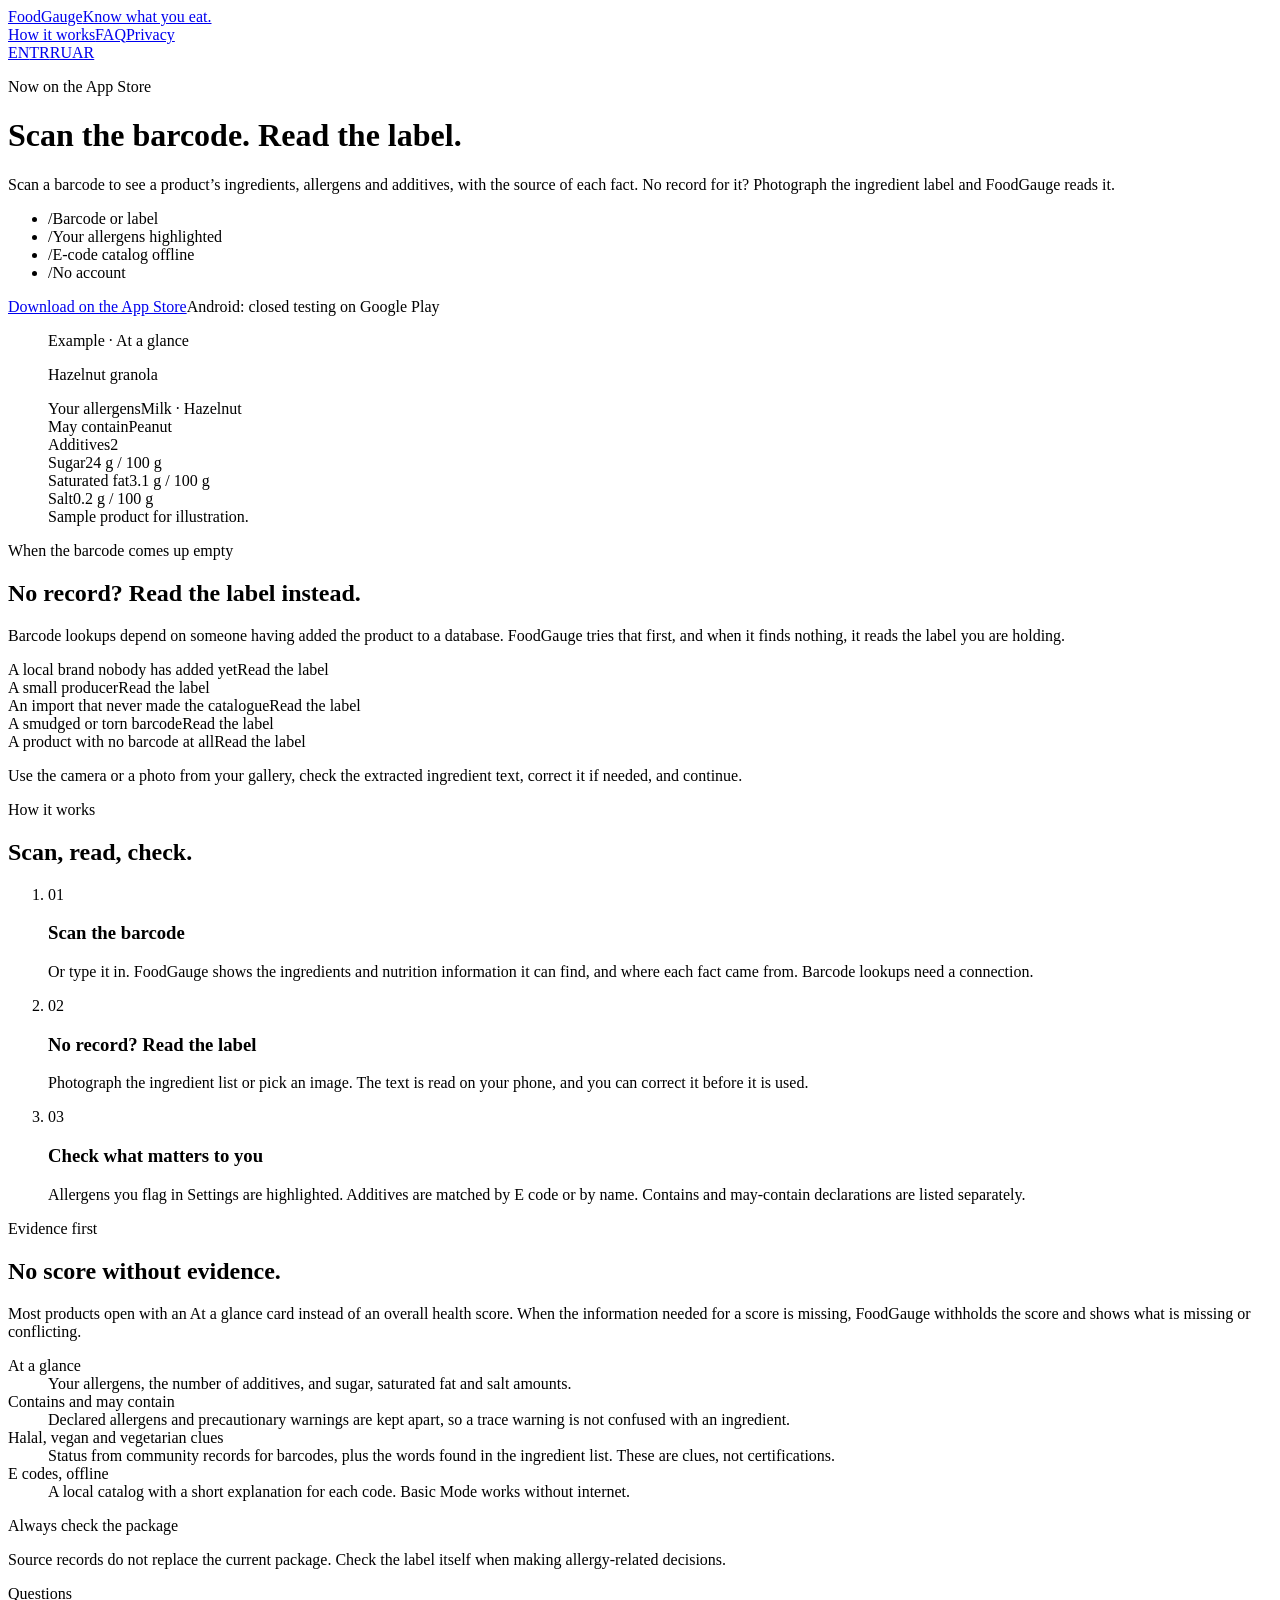
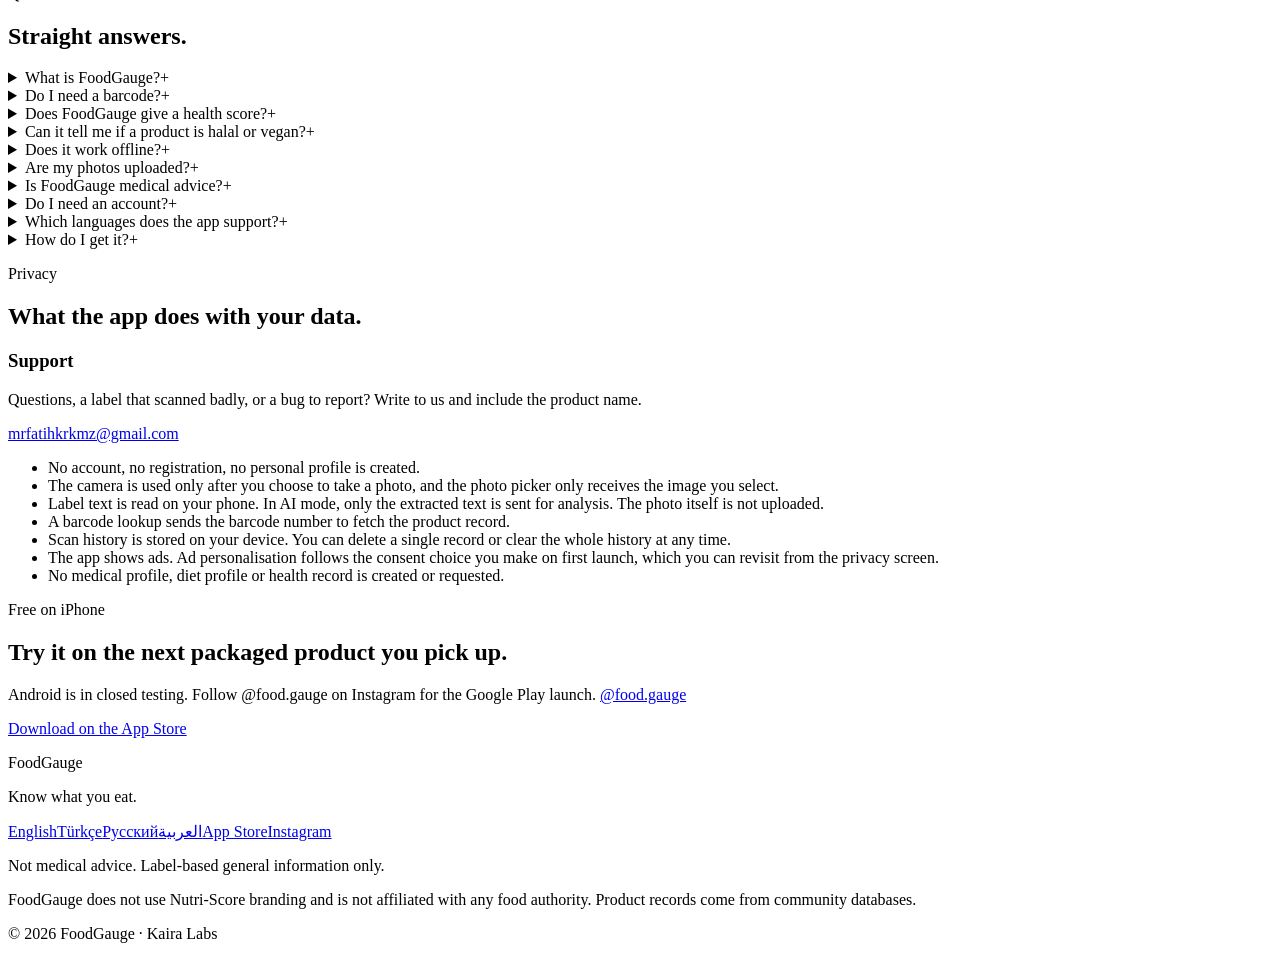
==== commit 5d16a6b1: "Differentiate headline from same-named competitor: 'Scan the barcode. Read the label.' Co-Authored-B" ====
--- a/index.html
+++ b/index.html
@@ -40,6 +40,6 @@
     <link rel="stylesheet" crossorigin href="/foodgauge-site/app.css">
   </head>
   <body>
-    <div id="root"><div dir="ltr" class="min-h-screen bg-paper"><header class="relative overflow-hidden bg-ink text-paper"><div aria-hidden="true" class="pointer-events-none absolute inset-0 opacity-[0.16]" style="background-image:linear-gradient(to right, #A8F03D 1px, transparent 1px), linear-gradient(to bottom, #A8F03D 1px, transparent 1px);background-size:72px 72px;mask-image:radial-gradient(120% 80% at 70% 0%, black, transparent 70%);-webkit-mask-image:radial-gradient(120% 80% at 70% 0%, black, transparent 70%)"></div><div class="wrap relative"><div class="flex items-center justify-between py-6"><a href="#top" class="flex items-baseline gap-2.5"><span class="text-[19px] font-bold tracking-tight">FoodGauge</span><span class="hidden font-mono text-[11px] text-lime sm:inline">Know what you eat.</span></a><div class="flex items-center gap-5"><div class="hidden items-center gap-5 font-mono text-[11px] uppercase tracking-[0.14em] text-paper/60 md:flex"><a class="hover:text-paper" href="#how">How it works</a><a class="hover:text-paper" href="#faq">FAQ</a><a class="hover:text-paper" href="#privacy">Privacy</a></div><nav aria-label="Language" class="flex items-center gap-1 font-mono text-[11px]"><a href="/foodgauge-site/" hrefLang="en" aria-current="true" class="px-2 py-1 tracking-widest transition-colors bg-lime text-ink">EN</a><a href="/foodgauge-site/tr.html" hrefLang="tr" class="px-2 py-1 tracking-widest transition-colors text-paper/55 hover:text-paper">TR</a><a href="/foodgauge-site/ru.html" hrefLang="ru" class="px-2 py-1 tracking-widest transition-colors text-paper/55 hover:text-paper">RU</a><a href="/foodgauge-site/ar.html" hrefLang="ar" class="px-2 py-1 tracking-widest transition-colors text-paper/55 hover:text-paper">AR</a></nav></div></div><div class="grid grid-cols-1 items-end gap-12 pb-16 pt-10 md:pb-24 md:pt-16 lg:grid-cols-12 lg:gap-8"><div class="lg:col-span-7"><p class="kicker text-lime"><span class="inline-block h-2 w-2" style="background:#A8F03D"></span>Now on the App Store</p><h1 class="mt-6 text-[clamp(2.5rem,6.2vw,4.6rem)] font-bold leading-[0.95] tracking-tightest">Know what’s in your food.</h1><p class="mt-7 max-w-[46ch] text-[17px] leading-relaxed text-paper/70">Scan a barcode to see a product’s ingredients, allergens and additives, with the source of each fact. No record for it? Photograph the ingredient label and FoodGauge reads it.</p><ul class="mt-9 flex flex-wrap gap-x-6 gap-y-2 font-mono text-[12px] text-paper/60"><li class="flex items-center gap-2"><span class="text-lime">/</span>Barcode or label</li><li class="flex items-center gap-2"><span class="text-lime">/</span>Your allergens highlighted</li><li class="flex items-center gap-2"><span class="text-lime">/</span>E-code catalog offline</li><li class="flex items-center gap-2"><span class="text-lime">/</span>No account</li></ul><div class="mt-10 flex flex-wrap items-center gap-4"><a href="https://apps.apple.com/us/app/id6802302665" target="_blank" rel="noopener" class="bg-lime px-6 py-3.5 text-[14px] font-bold text-ink transition-transform hover:-translate-y-0.5">Download on the App Store</a><span class="font-mono text-[12px] text-paper/45">Android: closed testing on Google Play</span></div></div><div class="lg:col-span-5"><figure class="border border-paper/15 bg-forest/40 p-8" aria-label="Example result card"><p class="kicker text-lime"><span class="inline-block h-2 w-2" style="background:#A8F03D"></span>Example · At a glance</p><p class="mt-5 text-[19px] font-bold leading-snug">Hazelnut granola</p><div class="mt-5"><div class="flex items-center justify-between gap-6 border-t border-paper/12 py-4"><span class="text-[15px] text-paper/70">Your allergens</span><span class="font-mono text-[13px] text-paper">Milk · Hazelnut</span></div><div class="flex items-center justify-between gap-6 border-t border-paper/12 py-4"><span class="text-[15px] text-paper/70">May contain</span><span class="font-mono text-[13px] text-paper">Peanut</span></div><div class="flex items-center justify-between gap-6 border-t border-paper/12 py-4"><span class="text-[15px] text-paper/70">Additives</span><span class="font-mono text-[13px] text-paper">2</span></div><div class="flex items-center justify-between gap-6 border-t border-paper/12 py-4"><span class="text-[15px] text-paper/70">Sugar</span><span class="font-mono text-[13px] text-paper">24 g / 100 g</span></div><div class="flex items-center justify-between gap-6 border-t border-paper/12 py-4"><span class="text-[15px] text-paper/70">Saturated fat</span><span class="font-mono text-[13px] text-paper">3.1 g / 100 g</span></div><div class="flex items-center justify-between gap-6 border-t border-paper/12 py-4"><span class="text-[15px] text-paper/70">Salt</span><span class="font-mono text-[13px] text-paper">0.2 g / 100 g</span></div></div><figcaption class="mt-4 border-t border-paper/12 pt-4 font-mono text-[11px] text-paper/45">Sample product for illustration.</figcaption></figure></div></div></div></header><main id="top"><section class="border-b border-ink/10 bg-paper py-20 md:py-28"><div class="wrap grid grid-cols-1 gap-12 lg:grid-cols-12"><div class="lg:col-span-5"><p class="kicker text-ink/50"><span class="inline-block h-2 w-2" style="background:#F59E0B"></span>When the barcode comes up empty</p><h2 class="mt-5 text-[clamp(1.75rem,3.4vw,2.6rem)] font-bold leading-[1.06] tracking-tight">No record? Read the label instead.</h2><p class="mt-6 max-w-[42ch] text-[16px] leading-relaxed text-ink/65">Barcode lookups depend on someone having added the product to a database. FoodGauge tries that first, and when it finds nothing, it reads the label you are holding.</p></div><div class="lg:col-span-7"><div class="border border-ink/12 bg-white"><div class="flex items-center justify-between gap-6 border-b border-ink/8 px-5 py-4 last:border-0"><span class="text-[15px] text-ink/80">A local brand nobody has added yet</span><span class="flex shrink-0 items-center gap-2 font-mono text-[11px] uppercase tracking-wider text-brand"><span class="h-1.5 w-1.5 rounded-full bg-brand"></span>Read the label</span></div><div class="flex items-center justify-between gap-6 border-b border-ink/8 px-5 py-4 last:border-0"><span class="text-[15px] text-ink/80">A small producer</span><span class="flex shrink-0 items-center gap-2 font-mono text-[11px] uppercase tracking-wider text-brand"><span class="h-1.5 w-1.5 rounded-full bg-brand"></span>Read the label</span></div><div class="flex items-center justify-between gap-6 border-b border-ink/8 px-5 py-4 last:border-0"><span class="text-[15px] text-ink/80">An import that never made the catalogue</span><span class="flex shrink-0 items-center gap-2 font-mono text-[11px] uppercase tracking-wider text-brand"><span class="h-1.5 w-1.5 rounded-full bg-brand"></span>Read the label</span></div><div class="flex items-center justify-between gap-6 border-b border-ink/8 px-5 py-4 last:border-0"><span class="text-[15px] text-ink/80">A smudged or torn barcode</span><span class="flex shrink-0 items-center gap-2 font-mono text-[11px] uppercase tracking-wider text-brand"><span class="h-1.5 w-1.5 rounded-full bg-brand"></span>Read the label</span></div><div class="flex items-center justify-between gap-6 border-b border-ink/8 px-5 py-4 last:border-0"><span class="text-[15px] text-ink/80">A product with no barcode at all</span><span class="flex shrink-0 items-center gap-2 font-mono text-[11px] uppercase tracking-wider text-brand"><span class="h-1.5 w-1.5 rounded-full bg-brand"></span>Read the label</span></div></div><p class="mt-6 border-s-2 border-lime ps-5 text-[16px] font-medium leading-relaxed">Use the camera or a photo from your gallery, check the extracted ingredient text, correct it if needed, and continue.</p></div></div></section><section id="how" class="border-b border-ink/10 bg-white py-20 md:py-28"><div class="wrap"><p class="kicker text-ink/50"><span class="inline-block h-2 w-2" style="background:#1B5E0F"></span>How it works</p><h2 class="mt-5 max-w-[18ch] text-[clamp(1.75rem,3.4vw,2.6rem)] font-bold leading-[1.06] tracking-tight">Scan, read, check.</h2><ol class="mt-14 grid grid-cols-1 gap-px border border-ink/12 bg-ink/12 md:grid-cols-3"><li class="bg-white p-7"><span class="font-mono text-[13px] text-lime [text-shadow:0_0_0_#1B5E0F]"><span class="text-brand">01</span></span><h3 class="mt-4 text-[19px] font-bold leading-snug">Scan the barcode</h3><p class="mt-3 text-[15px] leading-relaxed text-ink/60">Or type it in. FoodGauge shows the ingredients and nutrition information it can find, and where each fact came from. Barcode lookups need a connection.</p></li><li class="bg-white p-7"><span class="font-mono text-[13px] text-lime [text-shadow:0_0_0_#1B5E0F]"><span class="text-brand">02</span></span><h3 class="mt-4 text-[19px] font-bold leading-snug">No record? Read the label</h3><p class="mt-3 text-[15px] leading-relaxed text-ink/60">Photograph the ingredient list or pick an image. The text is read on your phone, and you can correct it before it is used.</p></li><li class="bg-white p-7"><span class="font-mono text-[13px] text-lime [text-shadow:0_0_0_#1B5E0F]"><span class="text-brand">03</span></span><h3 class="mt-4 text-[19px] font-bold leading-snug">Check what matters to you</h3><p class="mt-3 text-[15px] leading-relaxed text-ink/60">Allergens you flag in Settings are highlighted. Additives are matched by E code or by name. Contains and may-contain declarations are listed separately.</p></li></ol></div></section><section id="evidence" class="border-b border-ink/10 bg-ink py-20 text-paper md:py-28"><div class="wrap"><div class="grid grid-cols-1 gap-12 lg:grid-cols-12"><div class="lg:col-span-5"><p class="kicker text-lime"><span class="inline-block h-2 w-2" style="background:#A8F03D"></span>Evidence first</p><h2 class="mt-5 text-[clamp(1.75rem,3.4vw,2.6rem)] font-bold leading-[1.06] tracking-tight">No score without evidence.</h2><p class="mt-6 max-w-[42ch] text-[16px] leading-relaxed text-paper/65">Most products open with an At a glance card instead of an overall health score. When the information needed for a score is missing, FoodGauge withholds the score and shows what is missing or conflicting.</p></div><div class="lg:col-span-7"><dl class="mt-8"><div class="grid grid-cols-[auto_1fr] gap-x-5 border-t border-paper/12 py-5"><dt class="col-span-2 flex items-baseline justify-between gap-4"><span class="flex items-center gap-3 text-[17px] font-bold"><span class="h-2.5 w-2.5 shrink-0" style="background:#22C55E"></span>At a glance</span></dt><dd class="col-span-2 mt-2 max-w-[52ch] text-[14px] leading-relaxed text-paper/55 ms-[22px]">Your allergens, the number of additives, and sugar, saturated fat and salt amounts.</dd></div><div class="grid grid-cols-[auto_1fr] gap-x-5 border-t border-paper/12 py-5"><dt class="col-span-2 flex items-baseline justify-between gap-4"><span class="flex items-center gap-3 text-[17px] font-bold"><span class="h-2.5 w-2.5 shrink-0" style="background:#F59E0B"></span>Contains and may contain</span></dt><dd class="col-span-2 mt-2 max-w-[52ch] text-[14px] leading-relaxed text-paper/55 ms-[22px]">Declared allergens and precautionary warnings are kept apart, so a trace warning is not confused with an ingredient.</dd></div><div class="grid grid-cols-[auto_1fr] gap-x-5 border-t border-paper/12 py-5"><dt class="col-span-2 flex items-baseline justify-between gap-4"><span class="flex items-center gap-3 text-[17px] font-bold"><span class="h-2.5 w-2.5 shrink-0" style="background:#A8F03D"></span>Halal, vegan and vegetarian clues</span></dt><dd class="col-span-2 mt-2 max-w-[52ch] text-[14px] leading-relaxed text-paper/55 ms-[22px]">Status from community records for barcodes, plus the words found in the ingredient list. These are clues, not certifications.</dd></div><div class="grid grid-cols-[auto_1fr] gap-x-5 border-t border-paper/12 py-5"><dt class="col-span-2 flex items-baseline justify-between gap-4"><span class="flex items-center gap-3 text-[17px] font-bold"><span class="h-2.5 w-2.5 shrink-0" style="background:#F6F8F2"></span>E codes, offline</span></dt><dd class="col-span-2 mt-2 max-w-[52ch] text-[14px] leading-relaxed text-paper/55 ms-[22px]">A local catalog with a short explanation for each code. Basic Mode works without internet.</dd></div></dl><div class="mt-6 border border-rag-red/45 bg-rag-red/[0.07] p-5"><p class="kicker text-rag-red"><span class="inline-block h-2 w-2 bg-rag-red"></span>Always check the package</p><p class="mt-3 text-[15px] leading-relaxed text-paper/80">Source records do not replace the current package. Check the label itself when making allergy-related decisions.</p></div></div></div></div></section><section id="faq" class="border-b border-ink/10 bg-white py-20 md:py-28"><div class="wrap grid grid-cols-1 gap-12 lg:grid-cols-12"><div class="lg:col-span-4"><p class="kicker text-ink/50"><span class="inline-block h-2 w-2" style="background:#1B5E0F"></span>Questions</p><h2 class="mt-5 text-[clamp(1.75rem,3.4vw,2.6rem)] font-bold leading-[1.06] tracking-tight">Straight answers.</h2></div><div class="lg:col-span-8"><details class="group border-t border-ink/12 py-5 last:border-b"><summary class="flex cursor-pointer list-none items-start justify-between gap-6 text-[17px] font-bold leading-snug marker:content-[&#x27;&#x27;]"><span>What is FoodGauge?</span><span class="mt-1 shrink-0 font-mono text-[18px] leading-none text-brand transition-transform group-open:rotate-45">+</span></summary><p class="mt-4 max-w-[62ch] text-[15px] leading-relaxed text-ink/65">FoodGauge is a food label scanner for iPhone, with an Android version in testing. Scan a barcode or photograph the ingredient label to see ingredients, allergens, additives, E codes and available nutrition information, with the source of each fact.</p></details><details class="group border-t border-ink/12 py-5 last:border-b"><summary class="flex cursor-pointer list-none items-start justify-between gap-6 text-[17px] font-bold leading-snug marker:content-[&#x27;&#x27;]"><span>Do I need a barcode?</span><span class="mt-1 shrink-0 font-mono text-[18px] leading-none text-brand transition-transform group-open:rotate-45">+</span></summary><p class="mt-4 max-w-[62ch] text-[15px] leading-relaxed text-ink/65">No. A barcode lookup is the quickest route, but when a product has no record, or no barcode at all, you can photograph the ingredient label or choose an image from your gallery, then review and correct the extracted text.</p></details><details class="group border-t border-ink/12 py-5 last:border-b"><summary class="flex cursor-pointer list-none items-start justify-between gap-6 text-[17px] font-bold leading-snug marker:content-[&#x27;&#x27;]"><span>Does FoodGauge give a health score?</span><span class="mt-1 shrink-0 font-mono text-[18px] leading-none text-brand transition-transform group-open:rotate-45">+</span></summary><p class="mt-4 max-w-[62ch] text-[15px] leading-relaxed text-ink/65">Most products show an At a glance card without an overall health score. A score is withheld when the required evidence is unavailable, and missing or conflicting information stays visible.</p></details><details class="group border-t border-ink/12 py-5 last:border-b"><summary class="flex cursor-pointer list-none items-start justify-between gap-6 text-[17px] font-bold leading-snug marker:content-[&#x27;&#x27;]"><span>Can it tell me if a product is halal or vegan?</span><span class="mt-1 shrink-0 font-mono text-[18px] leading-none text-brand transition-transform group-open:rotate-45">+</span></summary><p class="mt-4 max-w-[62ch] text-[15px] leading-relaxed text-ink/65">For barcodes it shows halal, vegan and vegetarian status from community databases, and it checks the ingredient list on your phone for related words. Both are clues, not certifications.</p></details><details class="group border-t border-ink/12 py-5 last:border-b"><summary class="flex cursor-pointer list-none items-start justify-between gap-6 text-[17px] font-bold leading-snug marker:content-[&#x27;&#x27;]"><span>Does it work offline?</span><span class="mt-1 shrink-0 font-mono text-[18px] leading-none text-brand transition-transform group-open:rotate-45">+</span></summary><p class="mt-4 max-w-[62ch] text-[15px] leading-relaxed text-ink/65">Basic Mode reads labels on your phone and includes the local E-code catalog, so it works without internet. New barcode lookups need a connection.</p></details><details class="group border-t border-ink/12 py-5 last:border-b"><summary class="flex cursor-pointer list-none items-start justify-between gap-6 text-[17px] font-bold leading-snug marker:content-[&#x27;&#x27;]"><span>Are my photos uploaded?</span><span class="mt-1 shrink-0 font-mono text-[18px] leading-none text-brand transition-transform group-open:rotate-45">+</span></summary><p class="mt-4 max-w-[62ch] text-[15px] leading-relaxed text-ink/65">No. Label text is read on your phone. In AI mode, only the extracted text is sent for analysis, not the photo.</p></details><details class="group border-t border-ink/12 py-5 last:border-b"><summary class="flex cursor-pointer list-none items-start justify-between gap-6 text-[17px] font-bold leading-snug marker:content-[&#x27;&#x27;]"><span>Is FoodGauge medical advice?</span><span class="mt-1 shrink-0 font-mono text-[18px] leading-none text-brand transition-transform group-open:rotate-45">+</span></summary><p class="mt-4 max-w-[62ch] text-[15px] leading-relaxed text-ink/65">No. FoodGauge provides general label information, not medical advice or a personalised nutrition plan. For allergy-related decisions, always check the current package.</p></details><details class="group border-t border-ink/12 py-5 last:border-b"><summary class="flex cursor-pointer list-none items-start justify-between gap-6 text-[17px] font-bold leading-snug marker:content-[&#x27;&#x27;]"><span>Do I need an account?</span><span class="mt-1 shrink-0 font-mono text-[18px] leading-none text-brand transition-transform group-open:rotate-45">+</span></summary><p class="mt-4 max-w-[62ch] text-[15px] leading-relaxed text-ink/65">No. There is no login or registration. Saved products and recent inspections are available without an account.</p></details><details class="group border-t border-ink/12 py-5 last:border-b"><summary class="flex cursor-pointer list-none items-start justify-between gap-6 text-[17px] font-bold leading-snug marker:content-[&#x27;&#x27;]"><span>Which languages does the app support?</span><span class="mt-1 shrink-0 font-mono text-[18px] leading-none text-brand transition-transform group-open:rotate-45">+</span></summary><p class="mt-4 max-w-[62ch] text-[15px] leading-relaxed text-ink/65">English, Turkish, Spanish, French, Russian and Arabic.</p></details><details class="group border-t border-ink/12 py-5 last:border-b"><summary class="flex cursor-pointer list-none items-start justify-between gap-6 text-[17px] font-bold leading-snug marker:content-[&#x27;&#x27;]"><span>How do I get it?</span><span class="mt-1 shrink-0 font-mono text-[18px] leading-none text-brand transition-transform group-open:rotate-45">+</span></summary><p class="mt-4 max-w-[62ch] text-[15px] leading-relaxed text-ink/65">FoodGauge is free on the App Store and contains ads. The Android version is in closed testing on Google Play.</p></details></div></div></section><section id="privacy" class="border-b border-ink/10 bg-paper py-20 md:py-28"><div class="wrap grid grid-cols-1 gap-12 lg:grid-cols-12"><div class="lg:col-span-5"><p class="kicker text-ink/50"><span class="inline-block h-2 w-2" style="background:#1B5E0F"></span>Privacy</p><h2 class="mt-5 text-[clamp(1.75rem,3.4vw,2.6rem)] font-bold leading-[1.06] tracking-tight">What the app does with your data.</h2><div class="mt-10 border border-ink/12 bg-white p-6"><h3 class="text-[17px] font-bold">Support</h3><p class="mt-3 text-[15px] leading-relaxed text-ink/65">Questions, a label that scanned badly, or a bug to report? Write to us and include the product name.</p><a href="mailto:mrfatihkrkmz@gmail.com" class="mt-4 inline-block border-b-2 border-lime pb-0.5 font-mono text-[13px] hover:bg-lime/30">mrfatihkrkmz@gmail.com</a></div></div><ul class="lg:col-span-7"><li class="flex gap-4 border-t border-ink/12 py-4 first:border-t-0 first:pt-0"><span class="mt-2 h-1.5 w-1.5 shrink-0 bg-brand"></span><span class="text-[15px] leading-relaxed text-ink/75">No account, no registration, no personal profile is created.</span></li><li class="flex gap-4 border-t border-ink/12 py-4 first:border-t-0 first:pt-0"><span class="mt-2 h-1.5 w-1.5 shrink-0 bg-brand"></span><span class="text-[15px] leading-relaxed text-ink/75">The camera is used only after you choose to take a photo, and the photo picker only receives the image you select.</span></li><li class="flex gap-4 border-t border-ink/12 py-4 first:border-t-0 first:pt-0"><span class="mt-2 h-1.5 w-1.5 shrink-0 bg-brand"></span><span class="text-[15px] leading-relaxed text-ink/75">Label text is read on your phone. In AI mode, only the extracted text is sent for analysis. The photo itself is not uploaded.</span></li><li class="flex gap-4 border-t border-ink/12 py-4 first:border-t-0 first:pt-0"><span class="mt-2 h-1.5 w-1.5 shrink-0 bg-brand"></span><span class="text-[15px] leading-relaxed text-ink/75">A barcode lookup sends the barcode number to fetch the product record.</span></li><li class="flex gap-4 border-t border-ink/12 py-4 first:border-t-0 first:pt-0"><span class="mt-2 h-1.5 w-1.5 shrink-0 bg-brand"></span><span class="text-[15px] leading-relaxed text-ink/75">Scan history is stored on your device. You can delete a single record or clear the whole history at any time.</span></li><li class="flex gap-4 border-t border-ink/12 py-4 first:border-t-0 first:pt-0"><span class="mt-2 h-1.5 w-1.5 shrink-0 bg-brand"></span><span class="text-[15px] leading-relaxed text-ink/75">The app shows ads. Ad personalisation follows the consent choice you make on first launch, which you can revisit from the privacy screen.</span></li><li class="flex gap-4 border-t border-ink/12 py-4 first:border-t-0 first:pt-0"><span class="mt-2 h-1.5 w-1.5 shrink-0 bg-brand"></span><span class="text-[15px] leading-relaxed text-ink/75">No medical profile, diet profile or health record is created or requested.</span></li></ul></div></section><section class="bg-brand py-20 text-paper md:py-24"><div class="wrap flex flex-col items-start justify-between gap-8 md:flex-row md:items-end"><div><p class="kicker text-lime"><span class="inline-block h-2 w-2" style="background:#A8F03D"></span>Free on iPhone</p><h2 class="mt-5 max-w-[20ch] text-[clamp(1.6rem,3vw,2.3rem)] font-bold leading-[1.08] tracking-tight">Try it on the next packaged product you pick up.</h2><p class="mt-4 max-w-[46ch] text-[16px] text-paper/70">Android is in closed testing. Follow @food.gauge on Instagram for the Google Play launch. <a href="https://www.instagram.com/food.gauge/" target="_blank" rel="noopener" class="border-b-2 border-lime pb-0.5 hover:text-paper">@food.gauge</a></p></div><a href="https://apps.apple.com/us/app/id6802302665" target="_blank" rel="noopener" class="shrink-0 bg-lime px-7 py-4 text-[14px] font-bold text-ink transition-transform hover:-translate-y-0.5">Download on the App Store</a></div></section></main><footer class="bg-ink py-14 text-paper/45"><div class="wrap"><div class="flex flex-col gap-8 md:flex-row md:items-start md:justify-between"><div><p class="text-[17px] font-bold text-paper">FoodGauge</p><p class="mt-1 font-mono text-[12px] text-lime">Know what you eat.</p></div><div class="flex flex-wrap gap-x-8 gap-y-2 font-mono text-[12px]"><a href="/foodgauge-site/" hrefLang="en" class="hover:text-paper">English</a><a href="/foodgauge-site/tr.html" hrefLang="tr" class="hover:text-paper">Türkçe</a><a href="/foodgauge-site/ru.html" hrefLang="ru" class="hover:text-paper">Русский</a><a href="/foodgauge-site/ar.html" hrefLang="ar" class="hover:text-paper">العربية</a><a href="https://apps.apple.com/us/app/id6802302665" target="_blank" rel="noopener" class="hover:text-paper">App Store</a><a href="https://www.instagram.com/food.gauge/" target="_blank" rel="noopener" class="hover:text-paper">Instagram</a></div></div><div class="mt-10 border-t border-paper/12 pt-6 text-[13px] leading-relaxed"><p class="text-paper/60">Not medical advice. Label-based general information only.</p><p class="mt-2 max-w-[70ch]">FoodGauge does not use Nutri-Score branding and is not affiliated with any food authority. Product records come from community databases.</p><p class="mt-4 font-mono text-[11px] text-paper/30">© 2026 FoodGauge · Kaira Labs</p></div></div></footer></div></div>
+    <div id="root"><div dir="ltr" class="min-h-screen bg-paper"><header class="relative overflow-hidden bg-ink text-paper"><div aria-hidden="true" class="pointer-events-none absolute inset-0 opacity-[0.16]" style="background-image:linear-gradient(to right, #A8F03D 1px, transparent 1px), linear-gradient(to bottom, #A8F03D 1px, transparent 1px);background-size:72px 72px;mask-image:radial-gradient(120% 80% at 70% 0%, black, transparent 70%);-webkit-mask-image:radial-gradient(120% 80% at 70% 0%, black, transparent 70%)"></div><div class="wrap relative"><div class="flex items-center justify-between py-6"><a href="#top" class="flex items-baseline gap-2.5"><span class="text-[19px] font-bold tracking-tight">FoodGauge</span><span class="hidden font-mono text-[11px] text-lime sm:inline">Know what you eat.</span></a><div class="flex items-center gap-5"><div class="hidden items-center gap-5 font-mono text-[11px] uppercase tracking-[0.14em] text-paper/60 md:flex"><a class="hover:text-paper" href="#how">How it works</a><a class="hover:text-paper" href="#faq">FAQ</a><a class="hover:text-paper" href="#privacy">Privacy</a></div><nav aria-label="Language" class="flex items-center gap-1 font-mono text-[11px]"><a href="/foodgauge-site/" hrefLang="en" aria-current="true" class="px-2 py-1 tracking-widest transition-colors bg-lime text-ink">EN</a><a href="/foodgauge-site/tr.html" hrefLang="tr" class="px-2 py-1 tracking-widest transition-colors text-paper/55 hover:text-paper">TR</a><a href="/foodgauge-site/ru.html" hrefLang="ru" class="px-2 py-1 tracking-widest transition-colors text-paper/55 hover:text-paper">RU</a><a href="/foodgauge-site/ar.html" hrefLang="ar" class="px-2 py-1 tracking-widest transition-colors text-paper/55 hover:text-paper">AR</a></nav></div></div><div class="grid grid-cols-1 items-end gap-12 pb-16 pt-10 md:pb-24 md:pt-16 lg:grid-cols-12 lg:gap-8"><div class="lg:col-span-7"><p class="kicker text-lime"><span class="inline-block h-2 w-2" style="background:#A8F03D"></span>Now on the App Store</p><h1 class="mt-6 text-[clamp(2.5rem,6.2vw,4.6rem)] font-bold leading-[0.95] tracking-tightest">Scan the barcode. Read the label.</h1><p class="mt-7 max-w-[46ch] text-[17px] leading-relaxed text-paper/70">Scan a barcode to see a product’s ingredients, allergens and additives, with the source of each fact. No record for it? Photograph the ingredient label and FoodGauge reads it.</p><ul class="mt-9 flex flex-wrap gap-x-6 gap-y-2 font-mono text-[12px] text-paper/60"><li class="flex items-center gap-2"><span class="text-lime">/</span>Barcode or label</li><li class="flex items-center gap-2"><span class="text-lime">/</span>Your allergens highlighted</li><li class="flex items-center gap-2"><span class="text-lime">/</span>E-code catalog offline</li><li class="flex items-center gap-2"><span class="text-lime">/</span>No account</li></ul><div class="mt-10 flex flex-wrap items-center gap-4"><a href="https://apps.apple.com/us/app/id6802302665" target="_blank" rel="noopener" class="bg-lime px-6 py-3.5 text-[14px] font-bold text-ink transition-transform hover:-translate-y-0.5">Download on the App Store</a><span class="font-mono text-[12px] text-paper/45">Android: closed testing on Google Play</span></div></div><div class="lg:col-span-5"><figure class="border border-paper/15 bg-forest/40 p-8" aria-label="Example result card"><p class="kicker text-lime"><span class="inline-block h-2 w-2" style="background:#A8F03D"></span>Example · At a glance</p><p class="mt-5 text-[19px] font-bold leading-snug">Hazelnut granola</p><div class="mt-5"><div class="flex items-center justify-between gap-6 border-t border-paper/12 py-4"><span class="text-[15px] text-paper/70">Your allergens</span><span class="font-mono text-[13px] text-paper">Milk · Hazelnut</span></div><div class="flex items-center justify-between gap-6 border-t border-paper/12 py-4"><span class="text-[15px] text-paper/70">May contain</span><span class="font-mono text-[13px] text-paper">Peanut</span></div><div class="flex items-center justify-between gap-6 border-t border-paper/12 py-4"><span class="text-[15px] text-paper/70">Additives</span><span class="font-mono text-[13px] text-paper">2</span></div><div class="flex items-center justify-between gap-6 border-t border-paper/12 py-4"><span class="text-[15px] text-paper/70">Sugar</span><span class="font-mono text-[13px] text-paper">24 g / 100 g</span></div><div class="flex items-center justify-between gap-6 border-t border-paper/12 py-4"><span class="text-[15px] text-paper/70">Saturated fat</span><span class="font-mono text-[13px] text-paper">3.1 g / 100 g</span></div><div class="flex items-center justify-between gap-6 border-t border-paper/12 py-4"><span class="text-[15px] text-paper/70">Salt</span><span class="font-mono text-[13px] text-paper">0.2 g / 100 g</span></div></div><figcaption class="mt-4 border-t border-paper/12 pt-4 font-mono text-[11px] text-paper/45">Sample product for illustration.</figcaption></figure></div></div></div></header><main id="top"><section class="border-b border-ink/10 bg-paper py-20 md:py-28"><div class="wrap grid grid-cols-1 gap-12 lg:grid-cols-12"><div class="lg:col-span-5"><p class="kicker text-ink/50"><span class="inline-block h-2 w-2" style="background:#F59E0B"></span>When the barcode comes up empty</p><h2 class="mt-5 text-[clamp(1.75rem,3.4vw,2.6rem)] font-bold leading-[1.06] tracking-tight">No record? Read the label instead.</h2><p class="mt-6 max-w-[42ch] text-[16px] leading-relaxed text-ink/65">Barcode lookups depend on someone having added the product to a database. FoodGauge tries that first, and when it finds nothing, it reads the label you are holding.</p></div><div class="lg:col-span-7"><div class="border border-ink/12 bg-white"><div class="flex items-center justify-between gap-6 border-b border-ink/8 px-5 py-4 last:border-0"><span class="text-[15px] text-ink/80">A local brand nobody has added yet</span><span class="flex shrink-0 items-center gap-2 font-mono text-[11px] uppercase tracking-wider text-brand"><span class="h-1.5 w-1.5 rounded-full bg-brand"></span>Read the label</span></div><div class="flex items-center justify-between gap-6 border-b border-ink/8 px-5 py-4 last:border-0"><span class="text-[15px] text-ink/80">A small producer</span><span class="flex shrink-0 items-center gap-2 font-mono text-[11px] uppercase tracking-wider text-brand"><span class="h-1.5 w-1.5 rounded-full bg-brand"></span>Read the label</span></div><div class="flex items-center justify-between gap-6 border-b border-ink/8 px-5 py-4 last:border-0"><span class="text-[15px] text-ink/80">An import that never made the catalogue</span><span class="flex shrink-0 items-center gap-2 font-mono text-[11px] uppercase tracking-wider text-brand"><span class="h-1.5 w-1.5 rounded-full bg-brand"></span>Read the label</span></div><div class="flex items-center justify-between gap-6 border-b border-ink/8 px-5 py-4 last:border-0"><span class="text-[15px] text-ink/80">A smudged or torn barcode</span><span class="flex shrink-0 items-center gap-2 font-mono text-[11px] uppercase tracking-wider text-brand"><span class="h-1.5 w-1.5 rounded-full bg-brand"></span>Read the label</span></div><div class="flex items-center justify-between gap-6 border-b border-ink/8 px-5 py-4 last:border-0"><span class="text-[15px] text-ink/80">A product with no barcode at all</span><span class="flex shrink-0 items-center gap-2 font-mono text-[11px] uppercase tracking-wider text-brand"><span class="h-1.5 w-1.5 rounded-full bg-brand"></span>Read the label</span></div></div><p class="mt-6 border-s-2 border-lime ps-5 text-[16px] font-medium leading-relaxed">Use the camera or a photo from your gallery, check the extracted ingredient text, correct it if needed, and continue.</p></div></div></section><section id="how" class="border-b border-ink/10 bg-white py-20 md:py-28"><div class="wrap"><p class="kicker text-ink/50"><span class="inline-block h-2 w-2" style="background:#1B5E0F"></span>How it works</p><h2 class="mt-5 max-w-[18ch] text-[clamp(1.75rem,3.4vw,2.6rem)] font-bold leading-[1.06] tracking-tight">Scan, read, check.</h2><ol class="mt-14 grid grid-cols-1 gap-px border border-ink/12 bg-ink/12 md:grid-cols-3"><li class="bg-white p-7"><span class="font-mono text-[13px] text-lime [text-shadow:0_0_0_#1B5E0F]"><span class="text-brand">01</span></span><h3 class="mt-4 text-[19px] font-bold leading-snug">Scan the barcode</h3><p class="mt-3 text-[15px] leading-relaxed text-ink/60">Or type it in. FoodGauge shows the ingredients and nutrition information it can find, and where each fact came from. Barcode lookups need a connection.</p></li><li class="bg-white p-7"><span class="font-mono text-[13px] text-lime [text-shadow:0_0_0_#1B5E0F]"><span class="text-brand">02</span></span><h3 class="mt-4 text-[19px] font-bold leading-snug">No record? Read the label</h3><p class="mt-3 text-[15px] leading-relaxed text-ink/60">Photograph the ingredient list or pick an image. The text is read on your phone, and you can correct it before it is used.</p></li><li class="bg-white p-7"><span class="font-mono text-[13px] text-lime [text-shadow:0_0_0_#1B5E0F]"><span class="text-brand">03</span></span><h3 class="mt-4 text-[19px] font-bold leading-snug">Check what matters to you</h3><p class="mt-3 text-[15px] leading-relaxed text-ink/60">Allergens you flag in Settings are highlighted. Additives are matched by E code or by name. Contains and may-contain declarations are listed separately.</p></li></ol></div></section><section id="evidence" class="border-b border-ink/10 bg-ink py-20 text-paper md:py-28"><div class="wrap"><div class="grid grid-cols-1 gap-12 lg:grid-cols-12"><div class="lg:col-span-5"><p class="kicker text-lime"><span class="inline-block h-2 w-2" style="background:#A8F03D"></span>Evidence first</p><h2 class="mt-5 text-[clamp(1.75rem,3.4vw,2.6rem)] font-bold leading-[1.06] tracking-tight">No score without evidence.</h2><p class="mt-6 max-w-[42ch] text-[16px] leading-relaxed text-paper/65">Most products open with an At a glance card instead of an overall health score. When the information needed for a score is missing, FoodGauge withholds the score and shows what is missing or conflicting.</p></div><div class="lg:col-span-7"><dl class="mt-8"><div class="grid grid-cols-[auto_1fr] gap-x-5 border-t border-paper/12 py-5"><dt class="col-span-2 flex items-baseline justify-between gap-4"><span class="flex items-center gap-3 text-[17px] font-bold"><span class="h-2.5 w-2.5 shrink-0" style="background:#22C55E"></span>At a glance</span></dt><dd class="col-span-2 mt-2 max-w-[52ch] text-[14px] leading-relaxed text-paper/55 ms-[22px]">Your allergens, the number of additives, and sugar, saturated fat and salt amounts.</dd></div><div class="grid grid-cols-[auto_1fr] gap-x-5 border-t border-paper/12 py-5"><dt class="col-span-2 flex items-baseline justify-between gap-4"><span class="flex items-center gap-3 text-[17px] font-bold"><span class="h-2.5 w-2.5 shrink-0" style="background:#F59E0B"></span>Contains and may contain</span></dt><dd class="col-span-2 mt-2 max-w-[52ch] text-[14px] leading-relaxed text-paper/55 ms-[22px]">Declared allergens and precautionary warnings are kept apart, so a trace warning is not confused with an ingredient.</dd></div><div class="grid grid-cols-[auto_1fr] gap-x-5 border-t border-paper/12 py-5"><dt class="col-span-2 flex items-baseline justify-between gap-4"><span class="flex items-center gap-3 text-[17px] font-bold"><span class="h-2.5 w-2.5 shrink-0" style="background:#A8F03D"></span>Halal, vegan and vegetarian clues</span></dt><dd class="col-span-2 mt-2 max-w-[52ch] text-[14px] leading-relaxed text-paper/55 ms-[22px]">Status from community records for barcodes, plus the words found in the ingredient list. These are clues, not certifications.</dd></div><div class="grid grid-cols-[auto_1fr] gap-x-5 border-t border-paper/12 py-5"><dt class="col-span-2 flex items-baseline justify-between gap-4"><span class="flex items-center gap-3 text-[17px] font-bold"><span class="h-2.5 w-2.5 shrink-0" style="background:#F6F8F2"></span>E codes, offline</span></dt><dd class="col-span-2 mt-2 max-w-[52ch] text-[14px] leading-relaxed text-paper/55 ms-[22px]">A local catalog with a short explanation for each code. Basic Mode works without internet.</dd></div></dl><div class="mt-6 border border-rag-red/45 bg-rag-red/[0.07] p-5"><p class="kicker text-rag-red"><span class="inline-block h-2 w-2 bg-rag-red"></span>Always check the package</p><p class="mt-3 text-[15px] leading-relaxed text-paper/80">Source records do not replace the current package. Check the label itself when making allergy-related decisions.</p></div></div></div></div></section><section id="faq" class="border-b border-ink/10 bg-white py-20 md:py-28"><div class="wrap grid grid-cols-1 gap-12 lg:grid-cols-12"><div class="lg:col-span-4"><p class="kicker text-ink/50"><span class="inline-block h-2 w-2" style="background:#1B5E0F"></span>Questions</p><h2 class="mt-5 text-[clamp(1.75rem,3.4vw,2.6rem)] font-bold leading-[1.06] tracking-tight">Straight answers.</h2></div><div class="lg:col-span-8"><details class="group border-t border-ink/12 py-5 last:border-b"><summary class="flex cursor-pointer list-none items-start justify-between gap-6 text-[17px] font-bold leading-snug marker:content-[&#x27;&#x27;]"><span>What is FoodGauge?</span><span class="mt-1 shrink-0 font-mono text-[18px] leading-none text-brand transition-transform group-open:rotate-45">+</span></summary><p class="mt-4 max-w-[62ch] text-[15px] leading-relaxed text-ink/65">FoodGauge is a food label scanner for iPhone, with an Android version in testing. Scan a barcode or photograph the ingredient label to see ingredients, allergens, additives, E codes and available nutrition information, with the source of each fact.</p></details><details class="group border-t border-ink/12 py-5 last:border-b"><summary class="flex cursor-pointer list-none items-start justify-between gap-6 text-[17px] font-bold leading-snug marker:content-[&#x27;&#x27;]"><span>Do I need a barcode?</span><span class="mt-1 shrink-0 font-mono text-[18px] leading-none text-brand transition-transform group-open:rotate-45">+</span></summary><p class="mt-4 max-w-[62ch] text-[15px] leading-relaxed text-ink/65">No. A barcode lookup is the quickest route, but when a product has no record, or no barcode at all, you can photograph the ingredient label or choose an image from your gallery, then review and correct the extracted text.</p></details><details class="group border-t border-ink/12 py-5 last:border-b"><summary class="flex cursor-pointer list-none items-start justify-between gap-6 text-[17px] font-bold leading-snug marker:content-[&#x27;&#x27;]"><span>Does FoodGauge give a health score?</span><span class="mt-1 shrink-0 font-mono text-[18px] leading-none text-brand transition-transform group-open:rotate-45">+</span></summary><p class="mt-4 max-w-[62ch] text-[15px] leading-relaxed text-ink/65">Most products show an At a glance card without an overall health score. A score is withheld when the required evidence is unavailable, and missing or conflicting information stays visible.</p></details><details class="group border-t border-ink/12 py-5 last:border-b"><summary class="flex cursor-pointer list-none items-start justify-between gap-6 text-[17px] font-bold leading-snug marker:content-[&#x27;&#x27;]"><span>Can it tell me if a product is halal or vegan?</span><span class="mt-1 shrink-0 font-mono text-[18px] leading-none text-brand transition-transform group-open:rotate-45">+</span></summary><p class="mt-4 max-w-[62ch] text-[15px] leading-relaxed text-ink/65">For barcodes it shows halal, vegan and vegetarian status from community databases, and it checks the ingredient list on your phone for related words. Both are clues, not certifications.</p></details><details class="group border-t border-ink/12 py-5 last:border-b"><summary class="flex cursor-pointer list-none items-start justify-between gap-6 text-[17px] font-bold leading-snug marker:content-[&#x27;&#x27;]"><span>Does it work offline?</span><span class="mt-1 shrink-0 font-mono text-[18px] leading-none text-brand transition-transform group-open:rotate-45">+</span></summary><p class="mt-4 max-w-[62ch] text-[15px] leading-relaxed text-ink/65">Basic Mode reads labels on your phone and includes the local E-code catalog, so it works without internet. New barcode lookups need a connection.</p></details><details class="group border-t border-ink/12 py-5 last:border-b"><summary class="flex cursor-pointer list-none items-start justify-between gap-6 text-[17px] font-bold leading-snug marker:content-[&#x27;&#x27;]"><span>Are my photos uploaded?</span><span class="mt-1 shrink-0 font-mono text-[18px] leading-none text-brand transition-transform group-open:rotate-45">+</span></summary><p class="mt-4 max-w-[62ch] text-[15px] leading-relaxed text-ink/65">No. Label text is read on your phone. In AI mode, only the extracted text is sent for analysis, not the photo.</p></details><details class="group border-t border-ink/12 py-5 last:border-b"><summary class="flex cursor-pointer list-none items-start justify-between gap-6 text-[17px] font-bold leading-snug marker:content-[&#x27;&#x27;]"><span>Is FoodGauge medical advice?</span><span class="mt-1 shrink-0 font-mono text-[18px] leading-none text-brand transition-transform group-open:rotate-45">+</span></summary><p class="mt-4 max-w-[62ch] text-[15px] leading-relaxed text-ink/65">No. FoodGauge provides general label information, not medical advice or a personalised nutrition plan. For allergy-related decisions, always check the current package.</p></details><details class="group border-t border-ink/12 py-5 last:border-b"><summary class="flex cursor-pointer list-none items-start justify-between gap-6 text-[17px] font-bold leading-snug marker:content-[&#x27;&#x27;]"><span>Do I need an account?</span><span class="mt-1 shrink-0 font-mono text-[18px] leading-none text-brand transition-transform group-open:rotate-45">+</span></summary><p class="mt-4 max-w-[62ch] text-[15px] leading-relaxed text-ink/65">No. There is no login or registration. Saved products and recent inspections are available without an account.</p></details><details class="group border-t border-ink/12 py-5 last:border-b"><summary class="flex cursor-pointer list-none items-start justify-between gap-6 text-[17px] font-bold leading-snug marker:content-[&#x27;&#x27;]"><span>Which languages does the app support?</span><span class="mt-1 shrink-0 font-mono text-[18px] leading-none text-brand transition-transform group-open:rotate-45">+</span></summary><p class="mt-4 max-w-[62ch] text-[15px] leading-relaxed text-ink/65">English, Turkish, Spanish, French, Russian and Arabic.</p></details><details class="group border-t border-ink/12 py-5 last:border-b"><summary class="flex cursor-pointer list-none items-start justify-between gap-6 text-[17px] font-bold leading-snug marker:content-[&#x27;&#x27;]"><span>How do I get it?</span><span class="mt-1 shrink-0 font-mono text-[18px] leading-none text-brand transition-transform group-open:rotate-45">+</span></summary><p class="mt-4 max-w-[62ch] text-[15px] leading-relaxed text-ink/65">FoodGauge is free on the App Store and contains ads. The Android version is in closed testing on Google Play.</p></details></div></div></section><section id="privacy" class="border-b border-ink/10 bg-paper py-20 md:py-28"><div class="wrap grid grid-cols-1 gap-12 lg:grid-cols-12"><div class="lg:col-span-5"><p class="kicker text-ink/50"><span class="inline-block h-2 w-2" style="background:#1B5E0F"></span>Privacy</p><h2 class="mt-5 text-[clamp(1.75rem,3.4vw,2.6rem)] font-bold leading-[1.06] tracking-tight">What the app does with your data.</h2><div class="mt-10 border border-ink/12 bg-white p-6"><h3 class="text-[17px] font-bold">Support</h3><p class="mt-3 text-[15px] leading-relaxed text-ink/65">Questions, a label that scanned badly, or a bug to report? Write to us and include the product name.</p><a href="mailto:mrfatihkrkmz@gmail.com" class="mt-4 inline-block border-b-2 border-lime pb-0.5 font-mono text-[13px] hover:bg-lime/30">mrfatihkrkmz@gmail.com</a></div></div><ul class="lg:col-span-7"><li class="flex gap-4 border-t border-ink/12 py-4 first:border-t-0 first:pt-0"><span class="mt-2 h-1.5 w-1.5 shrink-0 bg-brand"></span><span class="text-[15px] leading-relaxed text-ink/75">No account, no registration, no personal profile is created.</span></li><li class="flex gap-4 border-t border-ink/12 py-4 first:border-t-0 first:pt-0"><span class="mt-2 h-1.5 w-1.5 shrink-0 bg-brand"></span><span class="text-[15px] leading-relaxed text-ink/75">The camera is used only after you choose to take a photo, and the photo picker only receives the image you select.</span></li><li class="flex gap-4 border-t border-ink/12 py-4 first:border-t-0 first:pt-0"><span class="mt-2 h-1.5 w-1.5 shrink-0 bg-brand"></span><span class="text-[15px] leading-relaxed text-ink/75">Label text is read on your phone. In AI mode, only the extracted text is sent for analysis. The photo itself is not uploaded.</span></li><li class="flex gap-4 border-t border-ink/12 py-4 first:border-t-0 first:pt-0"><span class="mt-2 h-1.5 w-1.5 shrink-0 bg-brand"></span><span class="text-[15px] leading-relaxed text-ink/75">A barcode lookup sends the barcode number to fetch the product record.</span></li><li class="flex gap-4 border-t border-ink/12 py-4 first:border-t-0 first:pt-0"><span class="mt-2 h-1.5 w-1.5 shrink-0 bg-brand"></span><span class="text-[15px] leading-relaxed text-ink/75">Scan history is stored on your device. You can delete a single record or clear the whole history at any time.</span></li><li class="flex gap-4 border-t border-ink/12 py-4 first:border-t-0 first:pt-0"><span class="mt-2 h-1.5 w-1.5 shrink-0 bg-brand"></span><span class="text-[15px] leading-relaxed text-ink/75">The app shows ads. Ad personalisation follows the consent choice you make on first launch, which you can revisit from the privacy screen.</span></li><li class="flex gap-4 border-t border-ink/12 py-4 first:border-t-0 first:pt-0"><span class="mt-2 h-1.5 w-1.5 shrink-0 bg-brand"></span><span class="text-[15px] leading-relaxed text-ink/75">No medical profile, diet profile or health record is created or requested.</span></li></ul></div></section><section class="bg-brand py-20 text-paper md:py-24"><div class="wrap flex flex-col items-start justify-between gap-8 md:flex-row md:items-end"><div><p class="kicker text-lime"><span class="inline-block h-2 w-2" style="background:#A8F03D"></span>Free on iPhone</p><h2 class="mt-5 max-w-[20ch] text-[clamp(1.6rem,3vw,2.3rem)] font-bold leading-[1.08] tracking-tight">Try it on the next packaged product you pick up.</h2><p class="mt-4 max-w-[46ch] text-[16px] text-paper/70">Android is in closed testing. Follow @food.gauge on Instagram for the Google Play launch. <a href="https://www.instagram.com/food.gauge/" target="_blank" rel="noopener" class="border-b-2 border-lime pb-0.5 hover:text-paper">@food.gauge</a></p></div><a href="https://apps.apple.com/us/app/id6802302665" target="_blank" rel="noopener" class="shrink-0 bg-lime px-7 py-4 text-[14px] font-bold text-ink transition-transform hover:-translate-y-0.5">Download on the App Store</a></div></section></main><footer class="bg-ink py-14 text-paper/45"><div class="wrap"><div class="flex flex-col gap-8 md:flex-row md:items-start md:justify-between"><div><p class="text-[17px] font-bold text-paper">FoodGauge</p><p class="mt-1 font-mono text-[12px] text-lime">Know what you eat.</p></div><div class="flex flex-wrap gap-x-8 gap-y-2 font-mono text-[12px]"><a href="/foodgauge-site/" hrefLang="en" class="hover:text-paper">English</a><a href="/foodgauge-site/tr.html" hrefLang="tr" class="hover:text-paper">Türkçe</a><a href="/foodgauge-site/ru.html" hrefLang="ru" class="hover:text-paper">Русский</a><a href="/foodgauge-site/ar.html" hrefLang="ar" class="hover:text-paper">العربية</a><a href="https://apps.apple.com/us/app/id6802302665" target="_blank" rel="noopener" class="hover:text-paper">App Store</a><a href="https://www.instagram.com/food.gauge/" target="_blank" rel="noopener" class="hover:text-paper">Instagram</a></div></div><div class="mt-10 border-t border-paper/12 pt-6 text-[13px] leading-relaxed"><p class="text-paper/60">Not medical advice. Label-based general information only.</p><p class="mt-2 max-w-[70ch]">FoodGauge does not use Nutri-Score branding and is not affiliated with any food authority. Product records come from community databases.</p><p class="mt-4 font-mono text-[11px] text-paper/30">© 2026 FoodGauge · Kaira Labs</p></div></div></footer></div></div>
   </body>
 </html>
